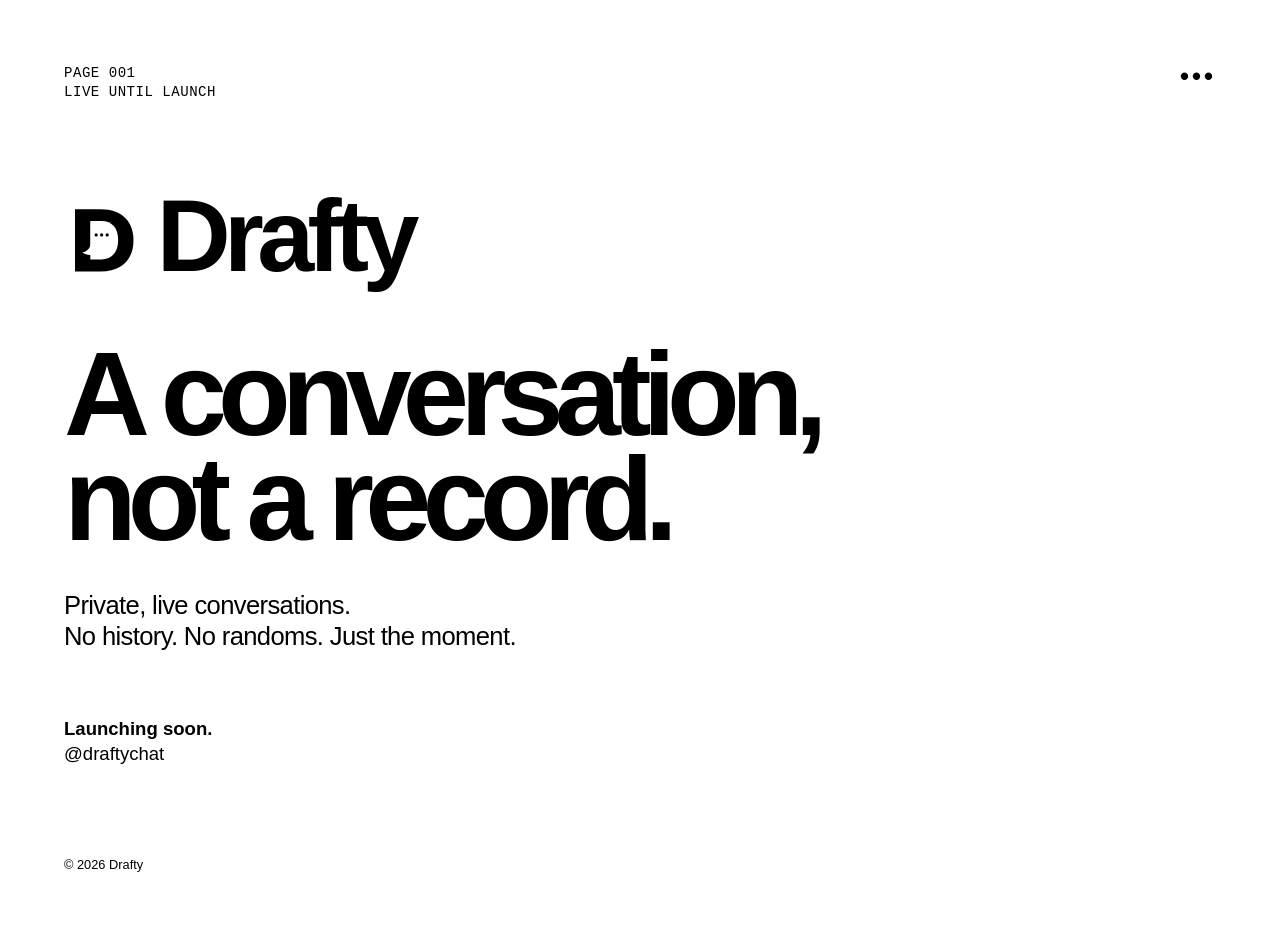
==== index.html @ b9662be2 "Add files via upload" ====
<!doctype html>
<html lang="en">
<head>
  <meta charset="utf-8">
  <meta name="viewport" content="width=device-width, initial-scale=1">
  <title>Drafty — A conversation, not a record.</title>
  <meta name="description" content="Drafty. Private, live conversations. No history. No randoms. Just the moment.">
  <meta property="og:title" content="Drafty">
  <meta property="og:description" content="A conversation, not a record.">
  <meta property="og:type" content="website">
  <meta property="og:url" content="https://draft-chat.com/">
  <link rel="stylesheet" href="styles.css">
</head>
<body>
  <main class="page">
    <header class="top">
      <div class="meta">
        <div>PAGE 001</div>
        <div>LIVE UNTIL LAUNCH</div>
      </div>
      <div class="dots" aria-label="Drafty">•••</div>
    </header>

    <section class="brand">
      <div class="brand-lockup" aria-label="Drafty logo">
        <svg class="logo-icon" viewBox="0 0 210 210" role="img" aria-hidden="true">
          <path d="M30 20 H100 C160 20 190 55 190 105 C190 155 160 190 100 190 H30 Z" fill="#000"/>
          <path d="M72 52 H102 C132 52 148 72 148 104 C148 136 132 157 102 157 H72 Z" fill="#fff"/>
          <path d="M73 57 H109 C125 57 133 66 133 82 V101 C133 126 116 145 83 146 C70 146 58 143 50 138 C63 136 71 127 73 115 Z" fill="#fff"/>
          <g class="eyes">
            <ellipse class="eye eye-1" cx="88" cy="90" rx="4.4" ry="4.4" fill="#000"/>
            <ellipse class="eye eye-2" cx="103" cy="90" rx="4.4" ry="4.4" fill="#000"/>
            <ellipse class="eye eye-3" cx="118" cy="90" rx="4.4" ry="4.4" fill="#000"/>
          </g>
        </svg>
        <div class="wordmark">Drafty</div>
      </div>
    </section>

    <section class="hero">
      <h1>A conversation,<br>not a record.</h1>
      <p class="sub">
        Private, live conversations.<br>
        No history. No randoms. Just the moment.
      </p>
      <div class="launch">
        <strong>Launching soon.</strong><br>
        <a href="https://www.instagram.com/draftychat/" rel="noopener">@draftychat</a>
      </div>
    </section>

    <footer>
      <span>© 2026 Drafty</span>
    </footer>
  </main>
</body>
</html>
---- styles.css ----
*{box-sizing:border-box}
html,body{margin:0;min-height:100%;background:#fff;color:#000}
body{
  font-family:"Helvetica Neue",Helvetica,Arial,sans-serif;
  -webkit-font-smoothing:antialiased;
  text-rendering:optimizeLegibility;
}
.page{
  min-height:100svh;
  padding:clamp(28px,5vw,78px);
  display:grid;
  grid-template-rows:auto auto 1fr auto;
  gap:0;
}
.top{
  display:flex;
  justify-content:space-between;
  align-items:flex-start;
}
.meta{
  font-family:"PT Mono","Andale Mono",monospace;
  font-size:clamp(11px,1.1vw,16px);
  line-height:1.35;
  letter-spacing:.035em;
}
.dots{
  font-family:Arial,sans-serif;
  font-weight:700;
  font-size:clamp(18px,2vw,28px);
  line-height:1;
  letter-spacing:.12em;
}
.brand{
  margin-top:clamp(68px,10vh,128px);
}
.brand-lockup{
  display:flex;
  align-items:flex-end;
  gap:clamp(12px,1.25vw,22px);
}
.logo-icon{
  width:clamp(62px,6vw,104px);
  height:auto;
  flex:0 0 auto;
}
.wordmark{
  display:inline-block;
  font-weight:800;
  font-size:clamp(56px,8vw,118px);
  letter-spacing:-.065em;
  line-height:.85;
}
.eye{
  transform-box:fill-box;
  transform-origin:center;
  animation:blink 9.6s infinite;
}
.eye-1{animation-delay:.06s}
.eye-2{animation-delay:.1s}
.eye-3{animation-delay:.14s}
.hero{
  align-self:center;
  padding:clamp(44px,7vh,90px) 0;
}
h1{
  margin:0;
  max-width:1100px;
  font-size:clamp(58px,9.3vw,150px);
  line-height:.88;
  letter-spacing:-.075em;
  font-weight:800;
}
.sub{
  margin:clamp(26px,3vw,42px) 0 0;
  font-size:clamp(18px,2vw,31px);
  line-height:1.22;
  letter-spacing:-.025em;
}
.launch{
  margin-top:clamp(38px,5vw,66px);
  font-size:clamp(15px,1.45vw,22px);
  line-height:1.35;
}
.launch a{
  color:#000;
  text-decoration:none;
}
.launch a:hover{text-decoration:underline}
footer{
  font-size:clamp(11px,1vw,15px);
  padding-top:28px;
}
@keyframes blink{
  0%, 27%, 29%, 71%, 73%, 74%, 76%, 100%{transform:scaleY(1)}
  28%, 72%, 75%{transform:scaleY(.12)}
}
@media (prefers-reduced-motion: reduce){
  .eye{animation:none}
}
@media (max-width:700px){
  .page{
    padding:28px 24px 26px;
  }
  .brand{
    margin-top:68px;
  }
  .brand-lockup{
    gap:12px;
    align-items:flex-end;
  }
  .logo-icon{
    width:60px;
  }
  .hero{
    align-self:start;
    padding-top:76px;
  }
  h1{
    font-size:clamp(54px,17vw,88px);
    line-height:.9;
  }
  .sub{
    font-size:19px;
  }
}
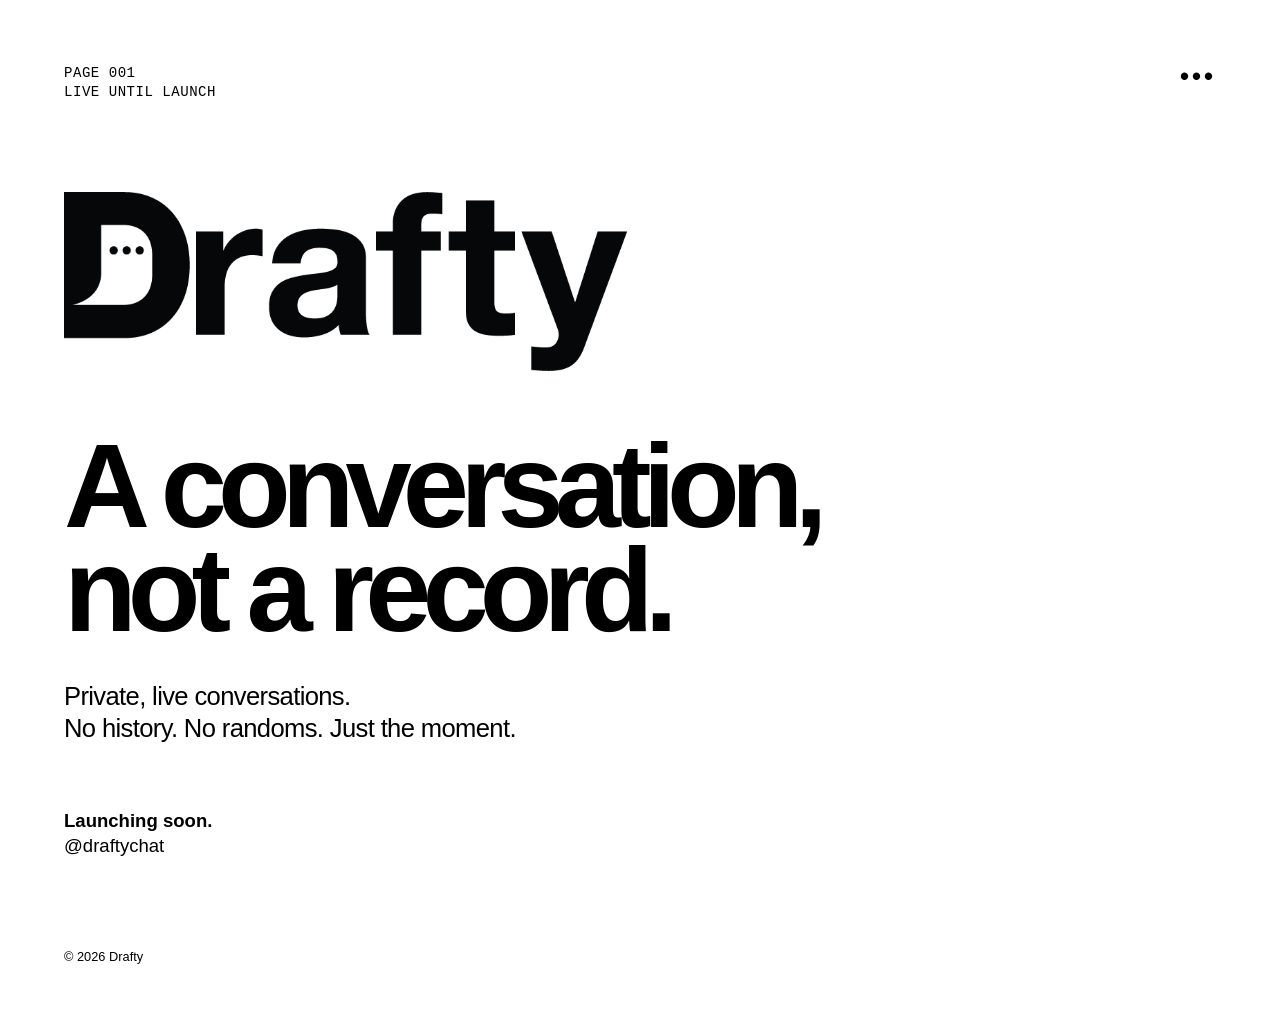
==== commit 717d4dc8: "Add files via upload" ====
--- a/index.html
+++ b/index.html
@@ -21,20 +21,8 @@
       <div class="dots" aria-label="Drafty">•••</div>
     </header>
 
-    <section class="brand">
-      <div class="brand-lockup" aria-label="Drafty logo">
-        <svg class="logo-icon" viewBox="0 0 210 210" role="img" aria-hidden="true">
-          <path d="M30 20 H100 C160 20 190 55 190 105 C190 155 160 190 100 190 H30 Z" fill="#000"/>
-          <path d="M72 52 H102 C132 52 148 72 148 104 C148 136 132 157 102 157 H72 Z" fill="#fff"/>
-          <path d="M73 57 H109 C125 57 133 66 133 82 V101 C133 126 116 145 83 146 C70 146 58 143 50 138 C63 136 71 127 73 115 Z" fill="#fff"/>
-          <g class="eyes">
-            <ellipse class="eye eye-1" cx="88" cy="90" rx="4.4" ry="4.4" fill="#000"/>
-            <ellipse class="eye eye-2" cx="103" cy="90" rx="4.4" ry="4.4" fill="#000"/>
-            <ellipse class="eye eye-3" cx="118" cy="90" rx="4.4" ry="4.4" fill="#000"/>
-          </g>
-        </svg>
-        <div class="wordmark">Drafty</div>
-      </div>
+    <section class="brand" aria-label="Drafty logo">
+      <img src="drafty-logo.png?v=3" alt="Drafty" class="logo-full">
     </section>
 
     <section class="hero">
--- a/styles.css
+++ b/styles.css
@@ -33,31 +33,12 @@
 .brand{
   margin-top:clamp(68px,10vh,128px);
 }
-.brand-lockup{
-  display:flex;
-  align-items:flex-end;
-  gap:clamp(12px,1.25vw,22px);
+.logo-full{
+  display:block;
+  width:clamp(260px,44vw,720px);
+  max-width:100%;
+  height:auto;
 }
-.logo-icon{
-  width:clamp(62px,6vw,104px);
-  height:auto;
-  flex:0 0 auto;
-}
-.wordmark{
-  display:inline-block;
-  font-weight:800;
-  font-size:clamp(56px,8vw,118px);
-  letter-spacing:-.065em;
-  line-height:.85;
-}
-.eye{
-  transform-box:fill-box;
-  transform-origin:center;
-  animation:blink 9.6s infinite;
-}
-.eye-1{animation-delay:.06s}
-.eye-2{animation-delay:.1s}
-.eye-3{animation-delay:.14s}
 .hero{
   align-self:center;
   padding:clamp(44px,7vh,90px) 0;
@@ -90,36 +71,11 @@
   font-size:clamp(11px,1vw,15px);
   padding-top:28px;
 }
-@keyframes blink{
-  0%, 27%, 29%, 71%, 73%, 74%, 76%, 100%{transform:scaleY(1)}
-  28%, 72%, 75%{transform:scaleY(.12)}
+@media (max-width:700px){
+  .page{padding:28px 24px 26px;}
+  .brand{margin-top:68px;}
+  .logo-full{width:min(82vw,460px);}
+  .hero{align-self:start;padding-top:76px;}
+  h1{font-size:clamp(54px,17vw,88px);line-height:.9;}
+  .sub{font-size:19px;}
 }
-@media (prefers-reduced-motion: reduce){
-  .eye{animation:none}
-}
-@media (max-width:700px){
-  .page{
-    padding:28px 24px 26px;
-  }
-  .brand{
-    margin-top:68px;
-  }
-  .brand-lockup{
-    gap:12px;
-    align-items:flex-end;
-  }
-  .logo-icon{
-    width:60px;
-  }
-  .hero{
-    align-self:start;
-    padding-top:76px;
-  }
-  h1{
-    font-size:clamp(54px,17vw,88px);
-    line-height:.9;
-  }
-  .sub{
-    font-size:19px;
-  }
-}
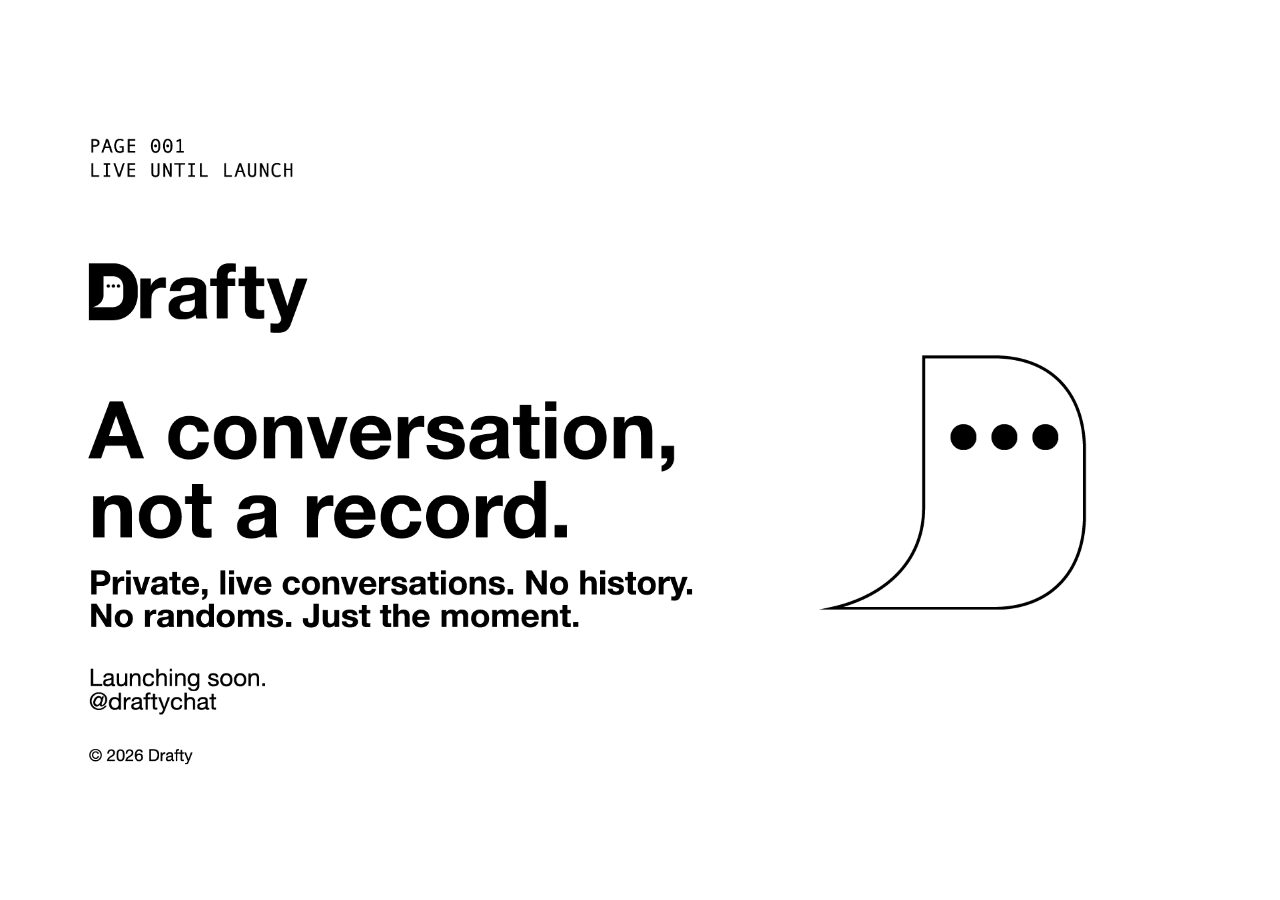
==== commit 7e52b642: "Add files via upload" ====
--- a/index.html
+++ b/index.html
@@ -2,44 +2,86 @@
 <html lang="en">
 <head>
   <meta charset="utf-8">
-  <meta name="viewport" content="width=device-width, initial-scale=1">
+  <meta name="viewport" content="width=device-width, initial-scale=1, viewport-fit=cover">
   <title>Drafty — A conversation, not a record.</title>
   <meta name="description" content="Drafty. Private, live conversations. No history. No randoms. Just the moment.">
   <meta property="og:title" content="Drafty">
   <meta property="og:description" content="A conversation, not a record.">
   <meta property="og:type" content="website">
   <meta property="og:url" content="https://draft-chat.com/">
-  <link rel="stylesheet" href="styles.css">
+  <style>
+    html, body {
+      margin: 0;
+      width: 100%;
+      min-height: 100%;
+      background: #fff;
+      overflow: hidden;
+    }
+
+    #viewport {
+      position: relative;
+      width: 100vw;
+      height: 100svh;
+      overflow: hidden;
+      background: #fff;
+    }
+
+    #stage {
+      position: absolute;
+      left: 0;
+      top: 0;
+      width: 1440px;
+      height: 900px;
+      transform-origin: 0 0;
+      background: #fff;
+    }
+
+    #drafty-page {
+      display: block;
+      width: 1440px;
+      height: 900px;
+      border: 0;
+      background: #fff;
+    }
+
+    @media (prefers-reduced-motion: reduce) {
+      * { scroll-behavior: auto !important; }
+    }
+  </style>
 </head>
 <body>
-  <main class="page">
-    <header class="top">
-      <div class="meta">
-        <div>PAGE 001</div>
-        <div>LIVE UNTIL LAUNCH</div>
-      </div>
-      <div class="dots" aria-label="Drafty">•••</div>
-    </header>
+  <div id="viewport">
+    <div id="stage">
+      <iframe
+        id="drafty-page"
+        src="publication-web-resources/html/publication.html"
+        title="Drafty coming soon">
+      </iframe>
+    </div>
+  </div>
 
-    <section class="brand" aria-label="Drafty logo">
-      <img src="drafty-logo.png?v=3" alt="Drafty" class="logo-full">
-    </section>
+  <script>
+    (function () {
+      const DESIGN_W = 1440;
+      const DESIGN_H = 900;
+      const stage = document.getElementById('stage');
 
-    <section class="hero">
-      <h1>A conversation,<br>not a record.</h1>
-      <p class="sub">
-        Private, live conversations.<br>
-        No history. No randoms. Just the moment.
-      </p>
-      <div class="launch">
-        <strong>Launching soon.</strong><br>
-        <a href="https://www.instagram.com/draftychat/" rel="noopener">@draftychat</a>
-      </div>
-    </section>
+      function fitPage() {
+        const vw = window.innerWidth;
+        const vh = window.innerHeight;
 
-    <footer>
-      <span>© 2026 Drafty</span>
-    </footer>
-  </main>
+        // Preserve the exact InDesign composition and fit it completely on screen.
+        const scale = Math.min(vw / DESIGN_W, vh / DESIGN_H);
+
+        stage.style.transform = `scale(${scale})`;
+        stage.style.left = Math.max(0, (vw - DESIGN_W * scale) / 2) + 'px';
+        stage.style.top = Math.max(0, (vh - DESIGN_H * scale) / 2) + 'px';
+      }
+
+      window.addEventListener('resize', fitPage, { passive: true });
+      window.addEventListener('orientationchange', fitPage, { passive: true });
+      fitPage();
+    })();
+  </script>
 </body>
 </html>
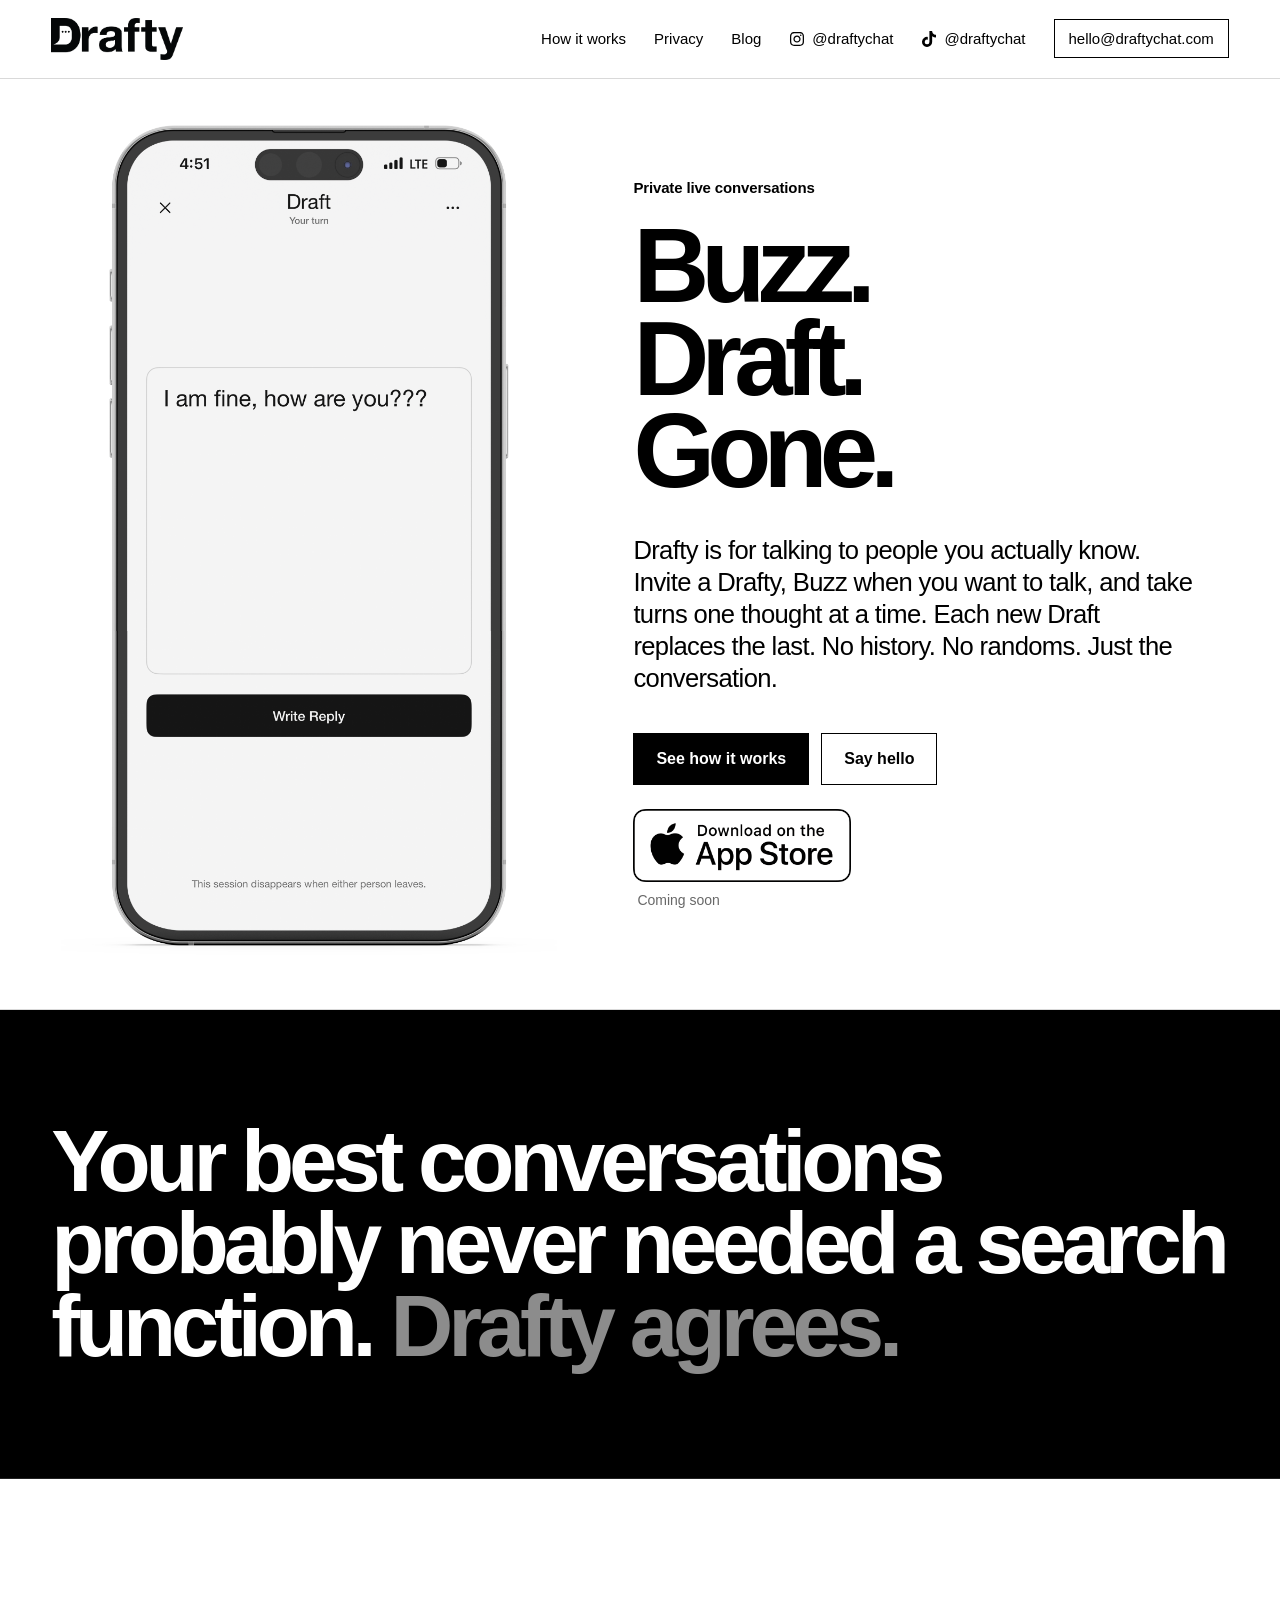
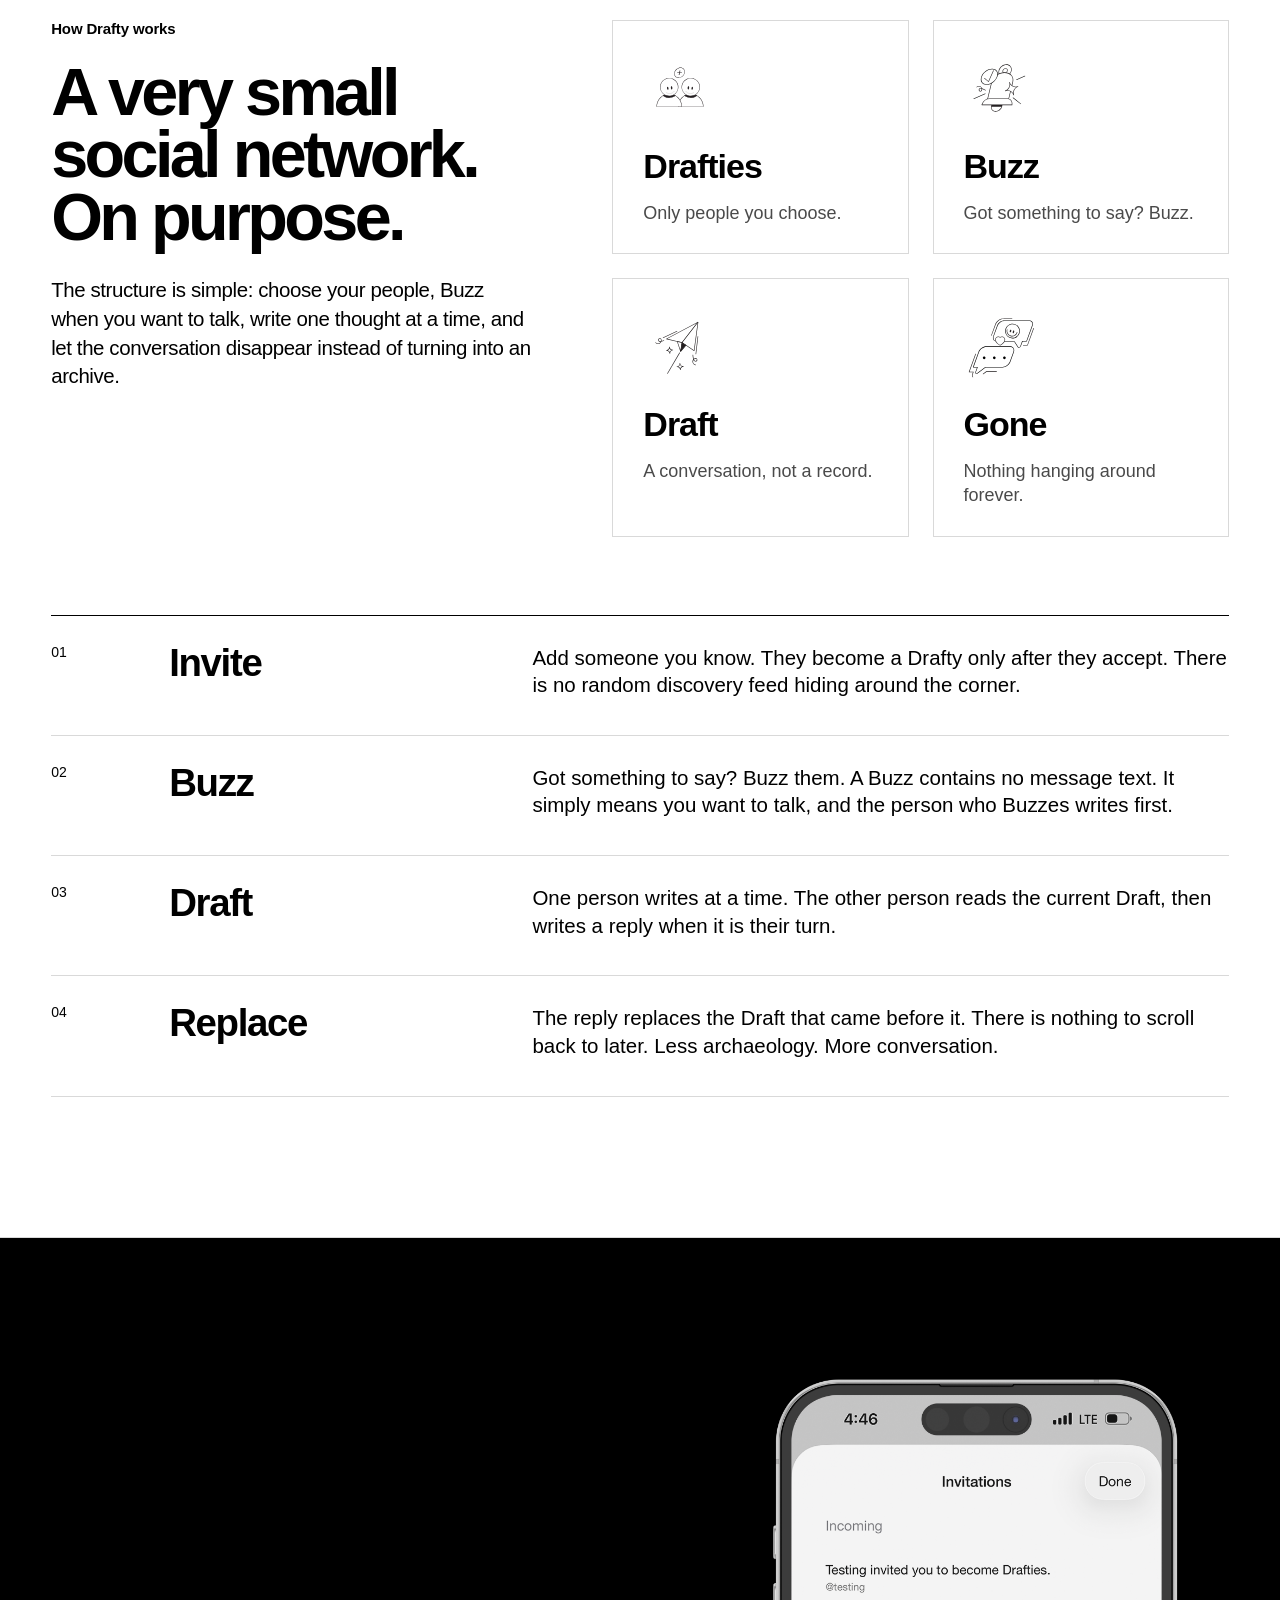
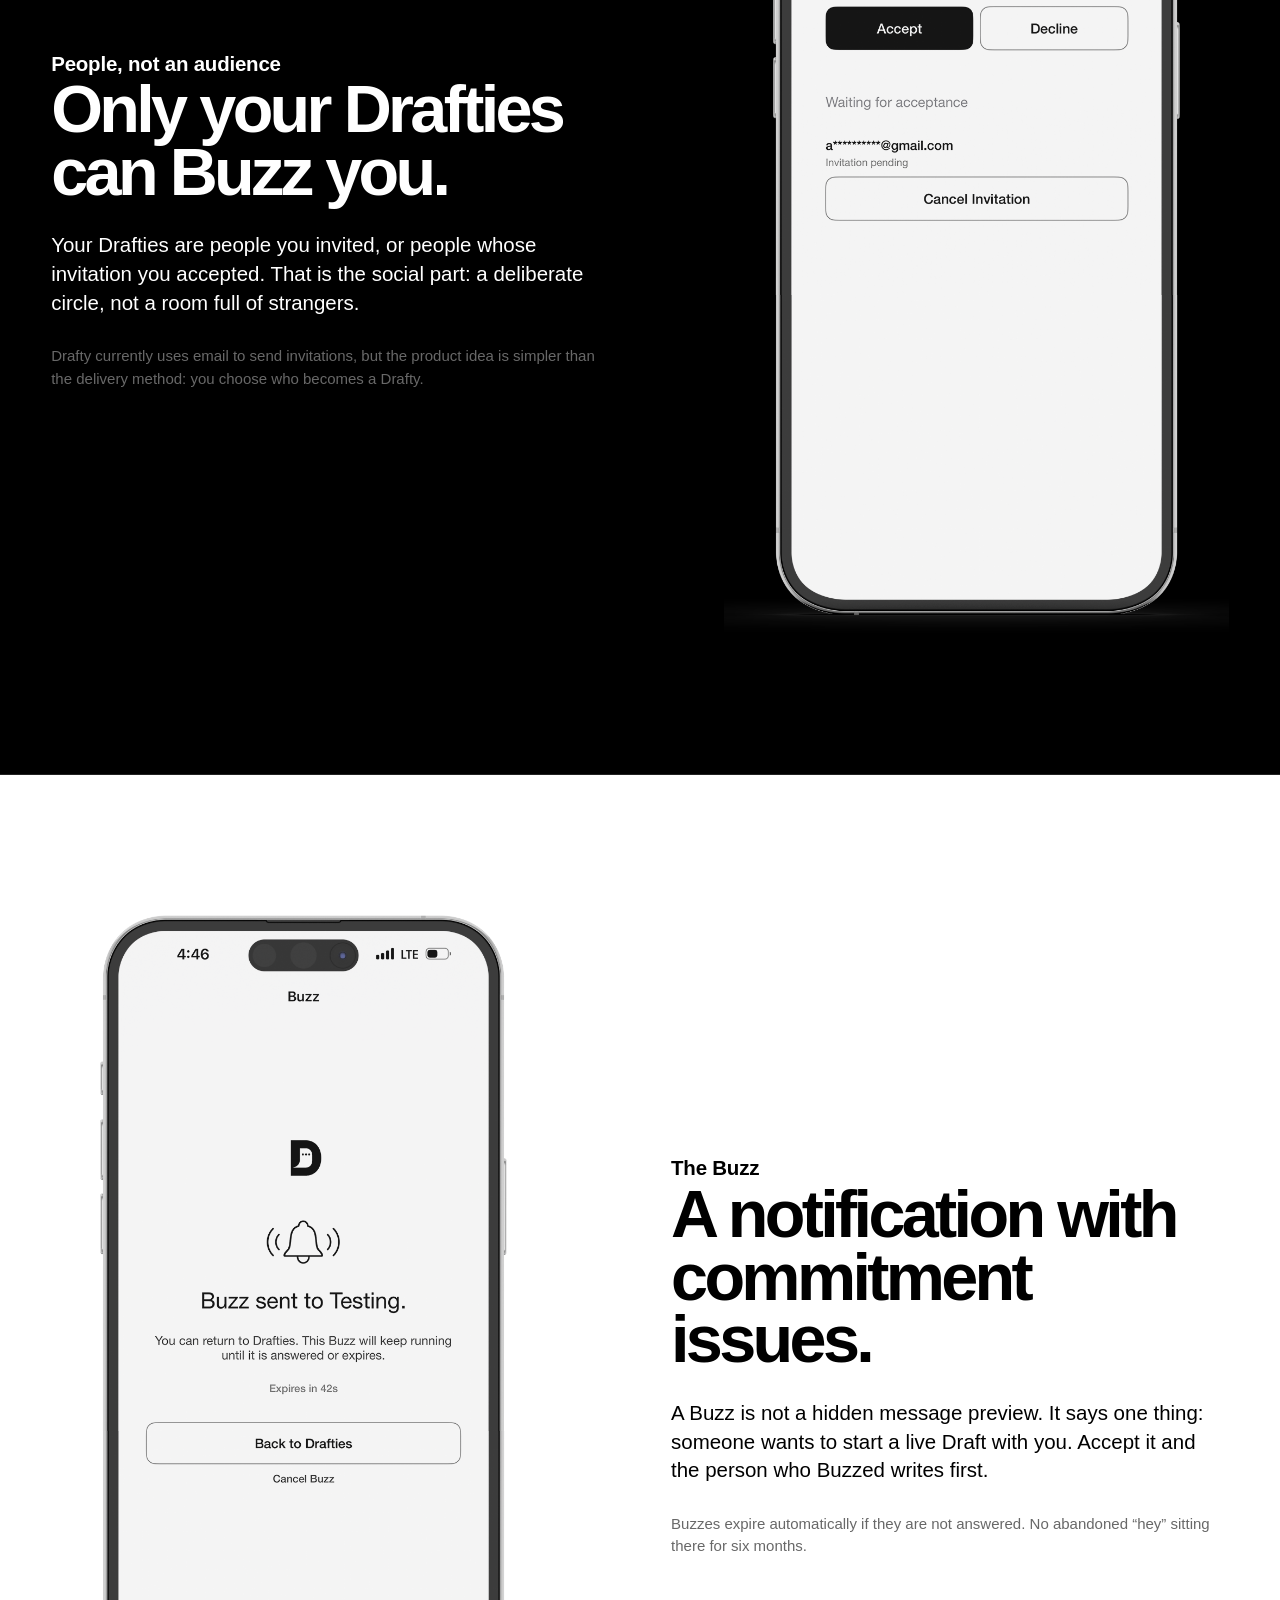
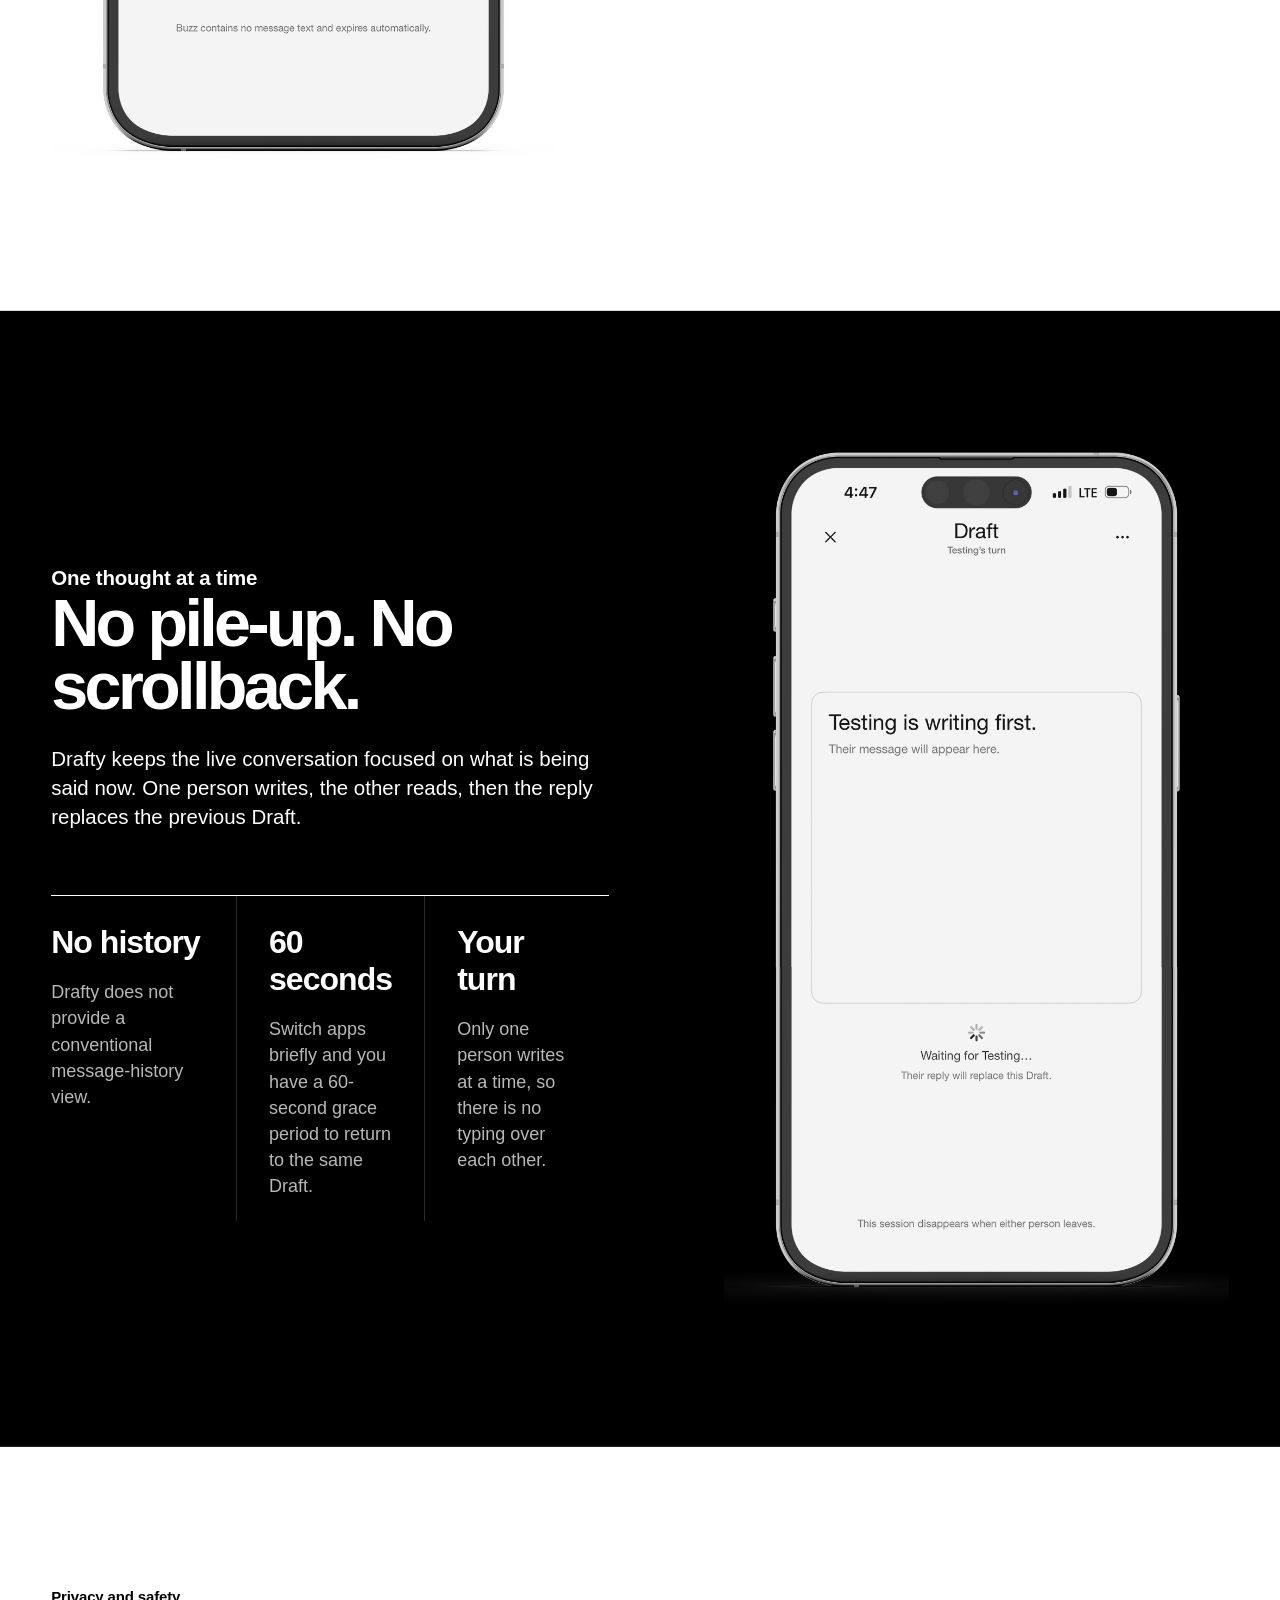
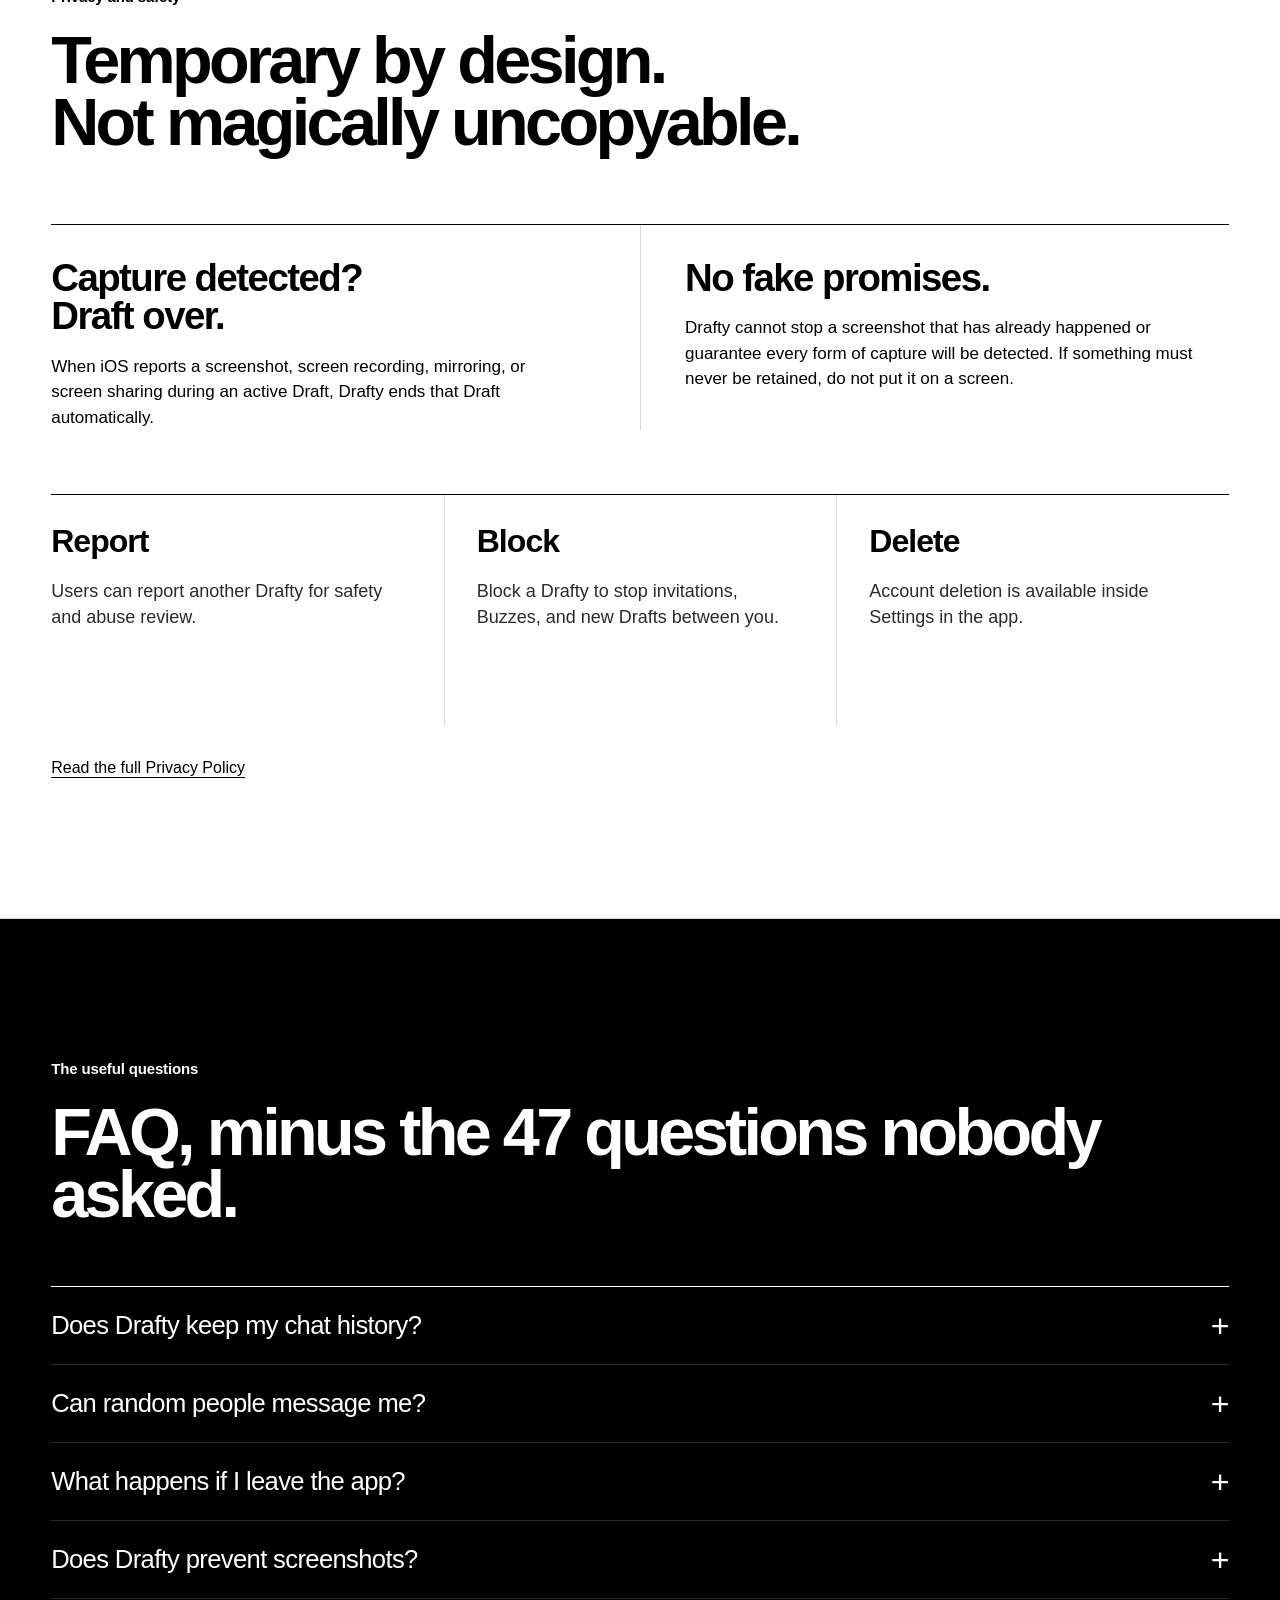
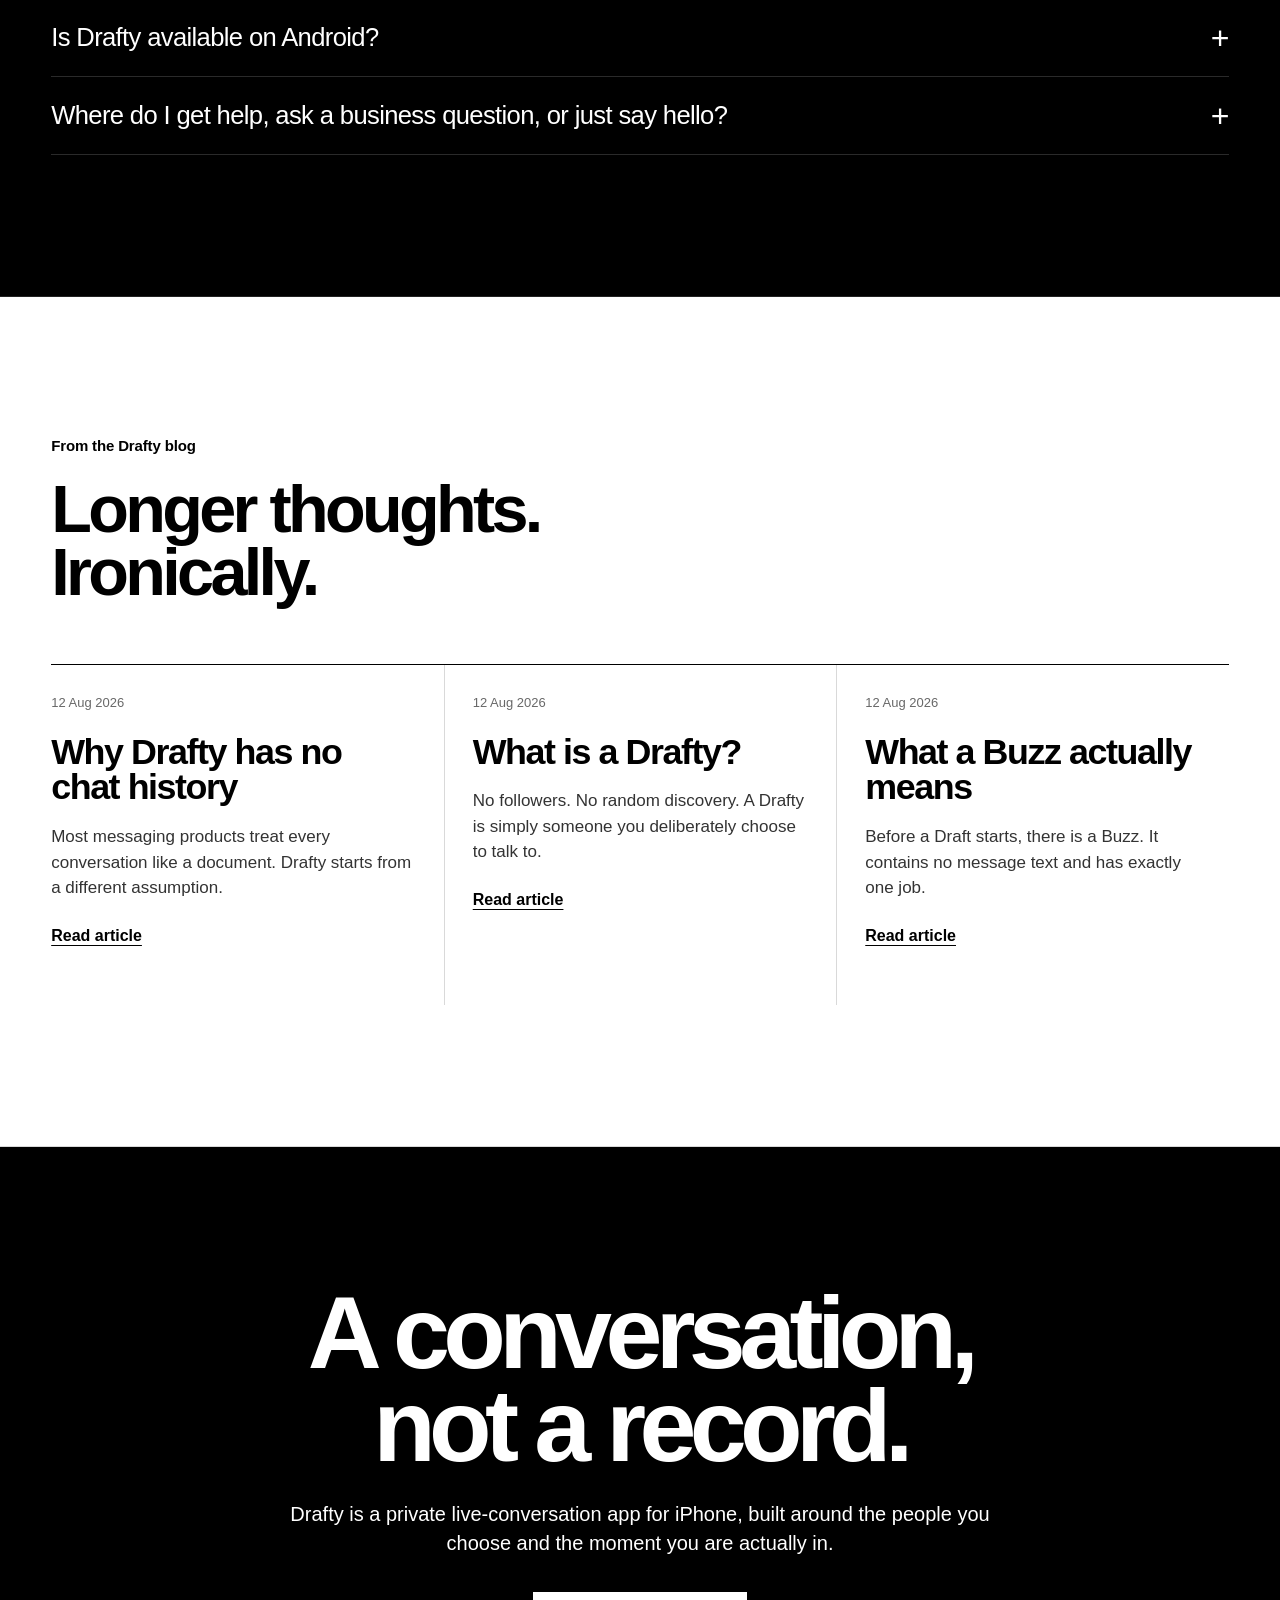
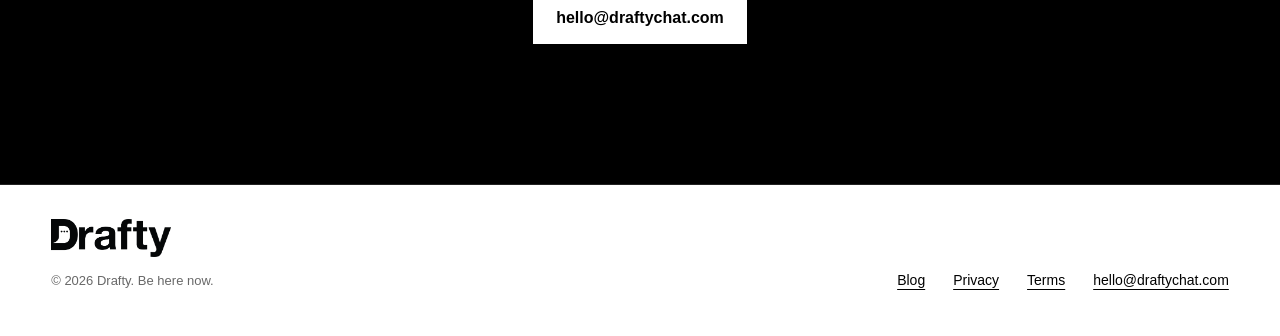
==== commit 06b5709d: "Add files via upload" ====
--- a/index.html
+++ b/index.html
@@ -2,86 +2,301 @@
 <html lang="en">
 <head>
   <meta charset="utf-8">
-  <meta name="viewport" content="width=device-width, initial-scale=1, viewport-fit=cover">
-  <title>Drafty — A conversation, not a record.</title>
-  <meta name="description" content="Drafty. Private, live conversations. No history. No randoms. Just the moment.">
-  <meta property="og:title" content="Drafty">
-  <meta property="og:description" content="A conversation, not a record.">
+  <meta name="viewport" content="width=device-width,initial-scale=1">
+  <title>Drafty — Private live conversations. No chat history.</title>
+  <meta name="description" content="Drafty is a private live conversation app for people you choose. Buzz someone, take turns one thought at a time, and leave no chat history to scroll back through.">
+  <link rel="canonical" href="https://draftychat.com/">
+  <meta name="theme-color" content="#ffffff">
   <meta property="og:type" content="website">
-  <meta property="og:url" content="https://draft-chat.com/">
-  <style>
-    html, body {
-      margin: 0;
-      width: 100%;
-      min-height: 100%;
-      background: #fff;
-      overflow: hidden;
-    }
-
-    #viewport {
-      position: relative;
-      width: 100vw;
-      height: 100svh;
-      overflow: hidden;
-      background: #fff;
-    }
-
-    #stage {
-      position: absolute;
-      left: 0;
-      top: 0;
-      width: 1440px;
-      height: 900px;
-      transform-origin: 0 0;
-      background: #fff;
-    }
-
-    #drafty-page {
-      display: block;
-      width: 1440px;
-      height: 900px;
-      border: 0;
-      background: #fff;
-    }
-
-    @media (prefers-reduced-motion: reduce) {
-      * { scroll-behavior: auto !important; }
-    }
-  </style>
+  <meta property="og:title" content="Drafty — A conversation, not a record.">
+  <meta property="og:description" content="Private live conversations with people you choose. Buzz. Draft. Gone.">
+  <meta property="og:url" content="https://draftychat.com/">
+  <meta property="og:image" content="https://draftychat.com/assets/og.png">
+  <meta name="twitter:card" content="summary_large_image">
+  <link rel="icon" href="assets/favicon-32.png" sizes="32x32">
+  <link rel="apple-touch-icon" href="assets/apple-touch-icon.png">
+  <link rel="manifest" href="site.webmanifest">
+  <link rel="stylesheet" href="styles.css">
+  <script type="application/ld+json">
+  {"@context":"https://schema.org","@type":"SoftwareApplication","name":"Drafty","applicationCategory":"SocialNetworkingApplication","operatingSystem":"iOS","description":"A private live conversation app for people you choose. One person writes at a time, each new Draft replaces the previous one, and there is no conventional chat history.","url":"https://draftychat.com/","email":"hello@draftychat.com"}
+  </script>
 </head>
 <body>
-  <div id="viewport">
-    <div id="stage">
-      <iframe
-        id="drafty-page"
-        src="publication-web-resources/html/publication.html"
-        title="Drafty coming soon">
-      </iframe>
+<a class="skip-link" href="#main">Skip to content</a>
+<header class="site-header">
+  <nav class="nav" aria-label="Primary navigation">
+    <a class="brand" href="index.html" aria-label="Drafty home"><img src="assets/drafty-logo.png" alt="Drafty"></a>
+    <button class="menu-button" aria-expanded="false" aria-controls="nav-links">Menu</button>
+    <div class="nav-links" id="nav-links">
+      <a href="#how">How it works</a>
+      <a href="#privacy">Privacy</a>
+      <a href="blog/index.html">Blog</a>
+      <a class="social-link" href="https://www.instagram.com/draftychat/" target="_blank" rel="noopener noreferrer" aria-label="Drafty on Instagram">
+        <img src="assets/instagram.svg" alt=""><span>@draftychat</span>
+      </a>
+      <a class="social-link" href="https://www.tiktok.com/@draftychat" target="_blank" rel="noopener noreferrer" aria-label="Drafty on TikTok">
+        <img src="assets/tiktok.svg" alt=""><span>@draftychat</span>
+      </a>
+      <a class="nav-contact" href="mailto:hello@draftychat.com">hello@draftychat.com</a>
+    </div>
+  </nav>
+</header>
+
+<main id="main">
+  <section class="hero">
+    <div class="container hero-grid refined-hero-grid">
+      <div class="hero-stage">
+        <img src="assets/reply-hero.png" alt="Drafty live Draft screen showing a message and the Write Reply button" width="1536" height="2048" fetchpriority="high">
+      </div>
+      <div>
+        <p class="eyebrow">Private live conversations</p>
+        <h1>Buzz.<br>Draft.<br>Gone.</h1>
+        <p class="hero-copy">Drafty is for talking to people you actually know. Invite a Drafty, Buzz when you want to talk, and take turns one thought at a time. Each new Draft replaces the last. No history. No randoms. Just the conversation.</p>
+        <div class="hero-actions">
+          <a class="btn btn-primary" href="#how">See how it works</a>
+          <a class="btn btn-secondary" href="mailto:hello@draftychat.com">Say hello</a>
+        </div>
+        <div class="app-store-badge-block" aria-label="Drafty App Store listing coming soon">
+          <img class="app-store-badge" src="assets/app-store-badge-custom.png" alt="Download on the App Store">
+          <span class="app-store-kicker">Coming soon</span>
+        </div>
+      </div>
+    </div>
+  </section>
+
+  <section class="section section-dark statement-section">
+    <div class="container section-inner">
+      <p class="statement">Your best conversations probably never needed a search function. <span class="muted">Drafty agrees.</span></p>
+    </div>
+  </section>
+
+  <section class="section" id="how">
+    <div class="container section-inner">
+      <div class="how-intro">
+        <div class="how-copy">
+          <p class="eyebrow">How Drafty works</p>
+          <h2 class="section-title">A very small social network.<br>On purpose.</h2>
+          <p class="how-lead">The structure is simple: choose your people, Buzz when you want to talk, write one thought at a time, and let the conversation disappear instead of turning into an archive.</p>
+        </div>
+        <div class="icon-strip icon-strip-opposite" aria-label="Drafty flow overview">
+          <div class="icon-card">
+            <img src="assets/icon-drafties.svg" alt="">
+            <strong>Drafties</strong>
+            <span>Only people you choose.</span>
+          </div>
+          <div class="icon-card">
+            <img src="assets/icon-buzz.svg" alt="">
+            <strong>Buzz</strong>
+            <span>Got something to say? Buzz.</span>
+          </div>
+          <div class="icon-card">
+            <img src="assets/icon-draft.svg" alt="">
+            <strong>Draft</strong>
+            <span>A conversation, not a record.</span>
+          </div>
+          <div class="icon-card">
+            <img src="assets/icon-start.svg" alt="">
+            <strong>Gone</strong>
+            <span>Nothing hanging around forever.</span>
+          </div>
+        </div>
+      </div>
+      <div class="steps">
+        <div class="step">
+          <div class="step-num">01</div>
+          <h3>Invite</h3>
+          <p>Add someone you know. They become a Drafty only after they accept. There is no random discovery feed hiding around the corner.</p>
+        </div>
+        <div class="step">
+          <div class="step-num">02</div>
+          <h3>Buzz</h3>
+          <p>Got something to say? Buzz them. A Buzz contains no message text. It simply means you want to talk, and the person who Buzzes writes first.</p>
+        </div>
+        <div class="step">
+          <div class="step-num">03</div>
+          <h3>Draft</h3>
+          <p>One person writes at a time. The other person reads the current Draft, then writes a reply when it is their turn.</p>
+        </div>
+        <div class="step">
+          <div class="step-num">04</div>
+          <h3>Replace</h3>
+          <p>The reply replaces the Draft that came before it. There is nothing to scroll back to later. Less archaeology. More conversation.</p>
+        </div>
+      </div>
+    </div>
+  </section>
+
+  <section class="section section-dark">
+    <div class="container section-inner two-col feature-split feature-reverse">
+      <div class="copy">
+        <p class="eyebrow">People, not an audience</p>
+        <h2>Only your Drafties can Buzz you.</h2>
+        <p>Your Drafties are people you invited, or people whose invitation you accepted. That is the social part: a deliberate circle, not a room full of strangers.</p>
+        <p class="aside">Drafty currently uses email to send invitations, but the product idea is simpler than the delivery method: you choose who becomes a Drafty.</p>
+      </div>
+      <div class="phone-art phone-art-xl">
+        <img src="assets/invite-framed.png" alt="Drafty invitations screen showing an incoming invitation and a pending invitation" loading="lazy">
+      </div>
+    </div>
+  </section>
+
+  <section class="section">
+    <div class="container section-inner two-col feature-split">
+      <div class="phone-art phone-art-xl">
+        <img src="assets/buzz-framed.png" alt="Drafty Buzz screen showing a Buzz sent to another Drafty" loading="lazy">
+      </div>
+      <div class="copy">
+        <p class="eyebrow">The Buzz</p>
+        <h2>A notification with commitment issues.</h2>
+        <p>A Buzz is not a hidden message preview. It says one thing: someone wants to start a live Draft with you. Accept it and the person who Buzzed writes first.</p>
+        <p class="aside">Buzzes expire automatically if they are not answered. No abandoned “hey” sitting there for six months.</p>
+      </div>
+    </div>
+  </section>
+
+  <section class="section section-dark">
+    <div class="container section-inner two-col feature-split feature-reverse">
+      <div class="copy">
+        <p class="eyebrow">One thought at a time</p>
+        <h2>No pile-up. No scrollback.</h2>
+        <p>Drafty keeps the live conversation focused on what is being said now. One person writes, the other reads, then the reply replaces the previous Draft.</p>
+        <div class="feature-band">
+          <div class="feature-cell">
+            <h3>No history</h3>
+            <p>Drafty does not provide a conventional message-history view.</p>
+          </div>
+          <div class="feature-cell">
+            <h3>60 seconds</h3>
+            <p>Switch apps briefly and you have a 60-second grace period to return to the same Draft.</p>
+          </div>
+          <div class="feature-cell">
+            <h3>Your turn</h3>
+            <p>Only one person writes at a time, so there is no typing over each other.</p>
+          </div>
+        </div>
+      </div>
+      <div class="phone-art phone-art-xl">
+        <img src="assets/waiting-framed.png" alt="Drafty live session waiting for the other Drafty to write first" loading="lazy">
+      </div>
+    </div>
+  </section>
+
+  <section class="section" id="privacy">
+    <div class="container section-inner">
+      <p class="eyebrow">Privacy and safety</p>
+      <h2 class="section-title">Temporary by design.<br>Not magically uncopyable.</h2>
+      <div class="capture">
+        <div>
+          <strong>Capture detected?<br>Draft over.</strong>
+          <p>When iOS reports a screenshot, screen recording, mirroring, or screen sharing during an active Draft, Drafty ends that Draft automatically.</p>
+        </div>
+        <div>
+          <strong>No fake promises.</strong>
+          <p>Drafty cannot stop a screenshot that has already happened or guarantee every form of capture will be detected. If something must never be retained, do not put it on a screen.</p>
+        </div>
+      </div>
+      <div class="feature-band privacy-band">
+        <div class="feature-cell">
+          <h3>Report</h3>
+          <p>Users can report another Drafty for safety and abuse review.</p>
+        </div>
+        <div class="feature-cell">
+          <h3>Block</h3>
+          <p>Block a Drafty to stop invitations, Buzzes, and new Drafts between you.</p>
+        </div>
+        <div class="feature-cell">
+          <h3>Delete</h3>
+          <p>Account deletion is available inside Settings in the app.</p>
+        </div>
+      </div>
+      <div style="margin-top:34px"><a href="privacy/index.html">Read the full Privacy Policy</a></div>
+    </div>
+  </section>
+
+  <section class="section section-dark" id="faq">
+    <div class="container section-inner">
+      <p class="eyebrow">The useful questions</p>
+      <h2 class="section-title">FAQ, minus the 47 questions nobody asked.</h2>
+      <div class="faq">
+        <details>
+          <summary>Does Drafty keep my chat history?</summary>
+          <p>No conventional chat history is available in Drafty. Live Draft text is temporary and follows the active session lifecycle; each new contribution replaces what came before.</p>
+        </details>
+        <details>
+          <summary>Can random people message me?</summary>
+          <p>No. Drafty is built around accepted Drafty relationships. You invite someone, or accept their invitation, before you can Buzz each other.</p>
+        </details>
+        <details>
+          <summary>What happens if I leave the app?</summary>
+          <p>A brief app switch gets a 60-second grace period. Return within that time and the same Draft resumes. Stay away longer and the Draft ends.</p>
+        </details>
+        <details>
+          <summary>Does Drafty prevent screenshots?</summary>
+          <p>No app can make that promise. Drafty ends the active Draft when iOS reports a screenshot or active screen capture, but it cannot undo a capture that already happened or guarantee every capture method will be detected.</p>
+        </details>
+        <details>
+          <summary>Is Drafty available on Android?</summary>
+          <p>Drafty is built for iPhone. Android is not part of the current app.</p>
+        </details>
+        <details>
+          <summary>Where do I get help, ask a business question, or just say hello?</summary>
+          <p>Everything goes to one place: <a href="mailto:hello@draftychat.com">hello@draftychat.com</a>.</p>
+        </details>
+      </div>
+    </div>
+  </section>
+
+  <section class="section">
+    <div class="container section-inner">
+      <p class="eyebrow">From the Drafty blog</p>
+      <h2 class="section-title">Longer thoughts.<br>Ironically.</h2>
+      <div class="blog-grid">
+        <article class="blog-card">
+          <time datetime="2026-08-12">12 Aug 2026</time>
+          <h3>Why Drafty has no chat history</h3>
+          <p>Most messaging products treat every conversation like a document. Drafty starts from a different assumption.</p>
+          <a href="blog/why-drafty-has-no-chat-history/index.html">Read article</a>
+        </article>
+        <article class="blog-card">
+          <time datetime="2026-08-12">12 Aug 2026</time>
+          <h3>What is a Drafty?</h3>
+          <p>No followers. No random discovery. A Drafty is simply someone you deliberately choose to talk to.</p>
+          <a href="blog/what-is-a-drafty/index.html">Read article</a>
+        </article>
+        <article class="blog-card">
+          <time datetime="2026-08-12">12 Aug 2026</time>
+          <h3>What a Buzz actually means</h3>
+          <p>Before a Draft starts, there is a Buzz. It contains no message text and has exactly one job.</p>
+          <a href="blog/what-a-buzz-means/index.html">Read article</a>
+        </article>
+      </div>
+    </div>
+  </section>
+
+  <section class="section section-dark">
+    <div class="container section-inner cta">
+      <h2>A conversation,<br>not a record.</h2>
+      <p>Drafty is a private live-conversation app for iPhone, built around the people you choose and the moment you are actually in.</p>
+      <a class="btn btn-primary btn-invert" href="mailto:hello@draftychat.com">hello@draftychat.com</a>
+    </div>
+  </section>
+</main>
+
+<footer class="site-footer">
+  <div class="footer-grid">
+    <div class="footer-brand">
+      <a href="index.html"><img src="assets/drafty-logo.png" alt="Drafty"></a>
+      <p>© 2026 Drafty. Be here now.</p>
+    </div>
+    <div class="footer-links">
+      <a href="blog/index.html">Blog</a>
+      <a href="privacy/index.html">Privacy</a>
+      <a href="terms/index.html">Terms</a>
+      <a href="mailto:hello@draftychat.com">hello@draftychat.com</a>
     </div>
   </div>
-
-  <script>
-    (function () {
-      const DESIGN_W = 1440;
-      const DESIGN_H = 900;
-      const stage = document.getElementById('stage');
-
-      function fitPage() {
-        const vw = window.innerWidth;
-        const vh = window.innerHeight;
-
-        // Preserve the exact InDesign composition and fit it completely on screen.
-        const scale = Math.min(vw / DESIGN_W, vh / DESIGN_H);
-
-        stage.style.transform = `scale(${scale})`;
-        stage.style.left = Math.max(0, (vw - DESIGN_W * scale) / 2) + 'px';
-        stage.style.top = Math.max(0, (vh - DESIGN_H * scale) / 2) + 'px';
-      }
-
-      window.addEventListener('resize', fitPage, { passive: true });
-      window.addEventListener('orientationchange', fitPage, { passive: true });
-      fitPage();
-    })();
-  </script>
+</footer>
+
+<script src="script.js"></script>
 </body>
 </html>
--- a/styles.css
+++ b/styles.css
@@ -0,0 +1,652 @@
+:root {
+  --ink: #000;
+  --paper: #fff;
+  --muted: #686868;
+  --line: #d9d9d9;
+  --soft: #f3f3f3;
+  --max: 1440px;
+  --gutter: clamp(20px, 4vw, 64px);
+  --display: clamp(58px, 8.2vw, 138px);
+  --h2: clamp(42px, 5.2vw, 82px);
+  --h3: clamp(28px, 3vw, 44px);
+  --body-lg: clamp(20px, 2vw, 30px);
+}
+
+* { box-sizing: border-box; }
+html { scroll-behavior: smooth; }
+body {
+  margin: 0;
+  background: var(--paper);
+  color: var(--ink);
+  font-family: "Helvetica Neue", Helvetica, Arial, sans-serif;
+  -webkit-font-smoothing: antialiased;
+  text-rendering: optimizeLegibility;
+}
+img { max-width: 100%; display: block; }
+a { color: inherit; text-decoration-thickness: 1px; text-underline-offset: 4px; }
+button, input, textarea { font: inherit; }
+::selection { background: #000; color: #fff; }
+
+.skip-link {
+  position: absolute;
+  left: -9999px;
+  top: 0;
+}
+.skip-link:focus {
+  left: 16px;
+  top: 16px;
+  z-index: 999;
+  background: #000;
+  color: #fff;
+  padding: 12px 16px;
+}
+
+.site-header {
+  position: sticky;
+  top: 0;
+  z-index: 50;
+  background: rgba(255,255,255,.96);
+  border-bottom: 1px solid var(--line);
+  backdrop-filter: blur(10px);
+}
+.nav {
+  max-width: var(--max);
+  margin: 0 auto;
+  padding: 18px var(--gutter);
+  display: flex;
+  align-items: center;
+  justify-content: space-between;
+  gap: 28px;
+}
+.brand img { width: 132px; height: auto; }
+.nav-links { display: flex; align-items: center; gap: 28px; font-size: 15px; }
+.nav-links a { text-decoration: none; }
+.nav-links a:hover { text-decoration: underline; }
+.nav-contact {
+  border: 1px solid #000;
+  padding: 10px 14px;
+  text-decoration: none !important;
+}
+.nav-contact:hover { background: #000; color: #fff; }
+.menu-button { display: none; background: none; border: 0; padding: 8px 0 8px 16px; }
+
+.container { max-width: var(--max); margin: 0 auto; padding-left: var(--gutter); padding-right: var(--gutter); }
+.section { border-bottom: 1px solid var(--line); }
+.section-inner { padding-top: clamp(84px, 11vw, 170px); padding-bottom: clamp(84px, 11vw, 170px); }
+.eyebrow {
+  font-size: 13px;
+  text-transform: uppercase;
+  letter-spacing: .12em;
+  margin: 0 0 24px;
+}
+
+.section-dark {
+  background: #000;
+  color: #fff;
+  border-bottom-color: #222;
+}
+.section-dark .muted,
+.section-dark .aside,
+.section-dark .blog-card time,
+.section-dark .blog-card p,
+.section-dark details p,
+.section-dark .feature-cell p,
+.section-dark .capture p { color: #b8b8b8; }
+.section-dark a { color: #fff; }
+.section-dark .btn-primary { background: #fff; color: #000; border-color: #fff; }
+.section-dark .btn-secondary { background: transparent; color: #fff; border-color: #fff; }
+.section-dark .feature-band,
+.section-dark .steps,
+.section-dark .faq,
+.section-dark .capture { border-top-color: #fff; }
+.section-dark .step,
+.section-dark .blog-card + .blog-card,
+.section-dark .feature-cell + .feature-cell,
+.section-dark .capture > div + div,
+.section-dark details { border-color: #2a2a2a; }
+.section-dark summary::after { color: #fff; }
+
+.hero { border-bottom: 1px solid var(--line); }
+.hero-grid {
+  min-height: calc(100vh - 77px);
+  display: grid;
+  grid-template-columns: minmax(0, 1fr) minmax(420px, .92fr);
+  align-items: center;
+  gap: clamp(50px, 7vw, 110px);
+  padding-top: clamp(64px, 7vw, 110px);
+  padding-bottom: clamp(64px, 7vw, 110px);
+}
+.refined-hero-grid { grid-template-columns: minmax(0, .98fr) minmax(0, 1.02fr); }
+.hero-stage {
+  min-height: 760px;
+  display: grid;
+  align-items: end;
+  justify-items: start;
+  position: relative;
+}
+.hero-stage img {
+  width: min(100%, 760px);
+  margin-left: clamp(-30px, -2vw, 0px);
+}
+.large-note {
+  position: absolute;
+  right: 0;
+  bottom: 9%;
+  font-size: clamp(26px, 2.3vw, 38px);
+  line-height: 1.15;
+  letter-spacing: -.03em;
+  max-width: 260px;
+}
+.hero h1 {
+  margin: 0;
+  font-size: var(--display);
+  line-height: .88;
+  letter-spacing: -.075em;
+  font-weight: 700;
+  max-width: 880px;
+}
+.hero-copy {
+  margin: 38px 0 0;
+  font-size: var(--body-lg);
+  line-height: 1.25;
+  max-width: 780px;
+  letter-spacing: -.025em;
+}
+.hero-actions { margin-top: 38px; display: flex; flex-wrap: wrap; gap: 12px; }
+.btn {
+  display: inline-flex;
+  align-items: center;
+  justify-content: center;
+  min-height: 52px;
+  padding: 0 22px;
+  border: 1px solid #000;
+  text-decoration: none;
+  font-weight: 600;
+}
+.btn-primary { background: #000; color: #fff; }
+.btn-secondary { background: #fff; color: #000; }
+.btn:hover { opacity: .76; }
+
+.statement-section .section-inner { padding-top: clamp(70px, 9vw, 110px); padding-bottom: clamp(70px, 9vw, 110px); }
+.statement {
+  font-size: clamp(44px, 6.8vw, 104px);
+  line-height: .95;
+  letter-spacing: -.06em;
+  font-weight: 700;
+  max-width: 1180px;
+  margin: 0;
+}
+.statement .muted { color: #8c8c8c; }
+
+.copy h2, .section-title {
+  font-size: var(--h2);
+  line-height: .94;
+  letter-spacing: -.055em;
+  margin: 0;
+}
+.copy p {
+  margin: 28px 0 0;
+  font-size: clamp(19px, 1.6vw, 25px);
+  line-height: 1.4;
+  max-width: 680px;
+}
+.copy .aside {
+  margin-top: 28px;
+  font-size: 15px;
+  line-height: 1.5;
+  color: var(--muted);
+  max-width: 560px;
+}
+
+.icon-strip {
+  margin-top: 56px;
+  display: grid;
+  grid-template-columns: repeat(4, 1fr);
+  gap: 22px;
+}
+.icon-card {
+  padding: 22px 20px 24px;
+  border: 1px solid var(--line);
+  background: #fff;
+  min-height: 232px;
+}
+.icon-card img { width: 88px; height: 88px; object-fit: contain; }
+.icon-card strong {
+  display: block;
+  margin-top: 22px;
+  font-size: 22px;
+  letter-spacing: -.03em;
+}
+.icon-card span {
+  display: block;
+  margin-top: 10px;
+  font-size: 16px;
+  line-height: 1.45;
+  color: #4a4a4a;
+}
+
+.steps { margin-top: 70px; border-top: 1px solid #000; }
+.step {
+  display: grid;
+  grid-template-columns: 90px minmax(180px, .65fr) minmax(0, 1.35fr);
+  gap: 28px;
+  padding: 28px 0 36px;
+  border-bottom: 1px solid var(--line);
+  align-items: start;
+}
+.step-num { font-size: 14px; }
+.step h3 { margin: 0; font-size: var(--h3); letter-spacing: -.035em; line-height: 1; }
+.step p { margin: 0; font-size: clamp(18px, 1.6vw, 24px); line-height: 1.35; max-width: 790px; }
+
+.two-col {
+  display: grid;
+  grid-template-columns: minmax(0, 1fr) minmax(0, 1fr);
+  gap: clamp(50px, 9vw, 150px);
+  align-items: center;
+}
+.feature-split { grid-template-columns: minmax(0, .95fr) minmax(0, 1.05fr); }
+.feature-reverse { grid-template-columns: minmax(0, 1.05fr) minmax(0, .95fr); }
+.phone-art { display: grid; place-items: center; }
+.phone-art img { width: min(100%, 760px); }
+.phone-art-xl img { width: min(100%, 860px); }
+
+.feature-band { display: grid; grid-template-columns: repeat(3, 1fr); border-top: 1px solid #000; margin-top: 64px; }
+.feature-cell { padding: 28px 32px 22px 0; min-height: 230px; }
+.feature-cell + .feature-cell { border-left: 1px solid var(--line); padding-left: 32px; }
+.feature-cell h3 { margin: 0; font-size: clamp(26px, 2.5vw, 38px); letter-spacing: -.03em; }
+.feature-cell p { margin: 18px 0 0; font-size: 18px; line-height: 1.45; color: #2b2b2b; }
+
+.capture {
+  border-top: 1px solid #000;
+  display: grid;
+  grid-template-columns: 1fr 1fr;
+  margin-top: 70px;
+}
+.capture > div { padding: 34px 0 0; }
+.capture > div + div { border-left: 1px solid var(--line); padding-left: 44px; }
+.capture strong { display: block; font-size: clamp(29px, 3vw, 50px); line-height: 1; letter-spacing: -.04em; }
+.capture p { font-size: 17px; line-height: 1.5; max-width: 520px; margin: 18px 0 0; }
+
+.faq { margin-top: 60px; border-top: 1px solid #000; }
+details { border-bottom: 1px solid var(--line); }
+summary {
+  list-style: none;
+  cursor: pointer;
+  padding: 24px 54px 24px 0;
+  position: relative;
+  font-size: clamp(21px, 2vw, 30px);
+  letter-spacing: -.025em;
+}
+summary::-webkit-details-marker { display: none; }
+summary::after { content: "+"; position: absolute; right: 0; top: 21px; font-size: 32px; font-weight: 300; }
+details[open] summary::after { content: "–"; }
+details p { margin: 0; padding: 0 0 28px; max-width: 840px; color: #333; font-size: 18px; line-height: 1.55; }
+
+.blog-grid {
+  margin-top: 60px;
+  border-top: 1px solid #000;
+  display: grid;
+  grid-template-columns: repeat(3, 1fr);
+}
+.blog-card { padding: 28px 28px 60px 0; }
+.blog-card + .blog-card { border-left: 1px solid var(--line); padding-left: 28px; }
+.blog-card time { font-size: 13px; color: var(--muted); }
+.blog-card h3 { margin: 24px 0 18px; font-size: clamp(28px, 2.8vw, 42px); line-height: 1; letter-spacing: -.04em; }
+.blog-card p { margin: 0 0 26px; font-size: 17px; line-height: 1.5; color: #333; }
+.blog-card a { font-weight: 600; }
+
+.cta { text-align: center; }
+.cta h2 { font-size: clamp(50px, 8vw, 120px); line-height: .9; letter-spacing: -.065em; margin: 0 auto; max-width: 1100px; }
+.cta p { font-size: 20px; margin: 28px auto 34px; max-width: 700px; line-height: 1.45; }
+.btn-invert { background: #fff; color: #000; border-color: #fff; }
+
+.site-footer { padding: 34px var(--gutter) 48px; }
+.footer-grid { max-width: var(--max); margin: 0 auto; display: grid; grid-template-columns: 1fr auto; gap: 40px; align-items: end; }
+.footer-brand img { width: 120px; }
+.footer-brand p { margin: 16px 0 0; color: var(--muted); font-size: 13px; }
+.footer-links { display: flex; flex-wrap: wrap; gap: 18px 28px; justify-content: flex-end; font-size: 14px; }
+
+/* Interior pages */
+.page-hero { border-bottom: 1px solid var(--line); }
+.page-hero .container { padding-top: clamp(80px, 10vw, 150px); padding-bottom: clamp(80px, 10vw, 150px); }
+.page-hero h1 { font-size: clamp(58px, 9vw, 130px); line-height: .9; letter-spacing: -.065em; margin: 0; max-width: 1100px; }
+.page-hero p { font-size: 20px; line-height: 1.5; max-width: 760px; margin: 28px 0 0; }
+.article-shell { max-width: 980px; padding-top: 80px; padding-bottom: 120px; }
+.article-shell .meta { font-size: 14px; color: var(--muted); margin-bottom: 52px; }
+.article-shell h2 { margin: 60px 0 16px; font-size: clamp(32px, 4vw, 52px); letter-spacing: -.04em; line-height: 1.02; }
+.article-shell h3 { margin: 42px 0 12px; font-size: 28px; letter-spacing: -.025em; }
+.article-shell p, .article-shell li { font-size: 19px; line-height: 1.65; }
+.article-shell p { margin: 0 0 24px; }
+.article-shell ul { margin: 0 0 28px; padding-left: 24px; }
+.article-shell .legal-section { padding: 34px 0; border-top: 1px solid var(--line); }
+.article-shell .legal-section h2 { margin: 0 0 12px; font-size: 30px; }
+.article-shell .legal-section p { margin: 0; }
+.back-link { display: inline-block; margin-top: 54px; }
+
+@media (max-width: 1100px) {
+  .refined-hero-grid,
+  .two-col,
+  .feature-split,
+  .feature-reverse { grid-template-columns: 1fr; }
+  .hero-grid { min-height: auto; }
+  .hero-stage { min-height: auto; justify-items: center; }
+  .hero-stage img { margin-left: 0; width: min(100%, 680px); }
+  .large-note { position: static; max-width: none; margin-top: 12px; font-size: 26px; }
+  .feature-reverse .copy,
+  .feature-reverse .phone-art { order: initial; }
+}
+
+@media (max-width: 950px) {
+  .nav-links { display: none; position: absolute; left: 0; right: 0; top: 76px; background: #fff; border-bottom: 1px solid var(--line); padding: 24px var(--gutter) 30px; flex-direction: column; align-items: flex-start; gap: 20px; }
+  .nav-links.open { display: flex; }
+  .menu-button { display: block; }
+  .hero-grid { min-height: auto; }
+  .icon-strip, .feature-band, .blog-grid, .capture { grid-template-columns: 1fr; }
+  .feature-cell + .feature-cell, .blog-card + .blog-card { border-left: 0; border-top: 1px solid var(--line); padding-left: 0; }
+  .capture > div + div { border-left: 0; border-top: 1px solid var(--line); padding: 34px 0 0; margin-top: 34px; }
+}
+
+@media (max-width: 650px) {
+  .brand img { width: 112px; }
+  .nav { padding-top: 15px; padding-bottom: 15px; }
+  .nav-links { top: 67px; }
+  .hero-grid { padding-top: 50px; }
+  .hero h1 { font-size: clamp(55px, 20vw, 85px); }
+  .hero-copy { font-size: 20px; }
+  .section-inner { padding-top: 80px; padding-bottom: 80px; }
+  .step { grid-template-columns: 42px 1fr; gap: 18px; }
+  .step p { grid-column: 2; }
+  .icon-card { min-height: 0; }
+  .phone-art img, .phone-art-xl img { width: min(100%, 560px); }
+  .footer-grid { grid-template-columns: 1fr; align-items: start; }
+  .footer-links { justify-content: flex-start; }
+  .page-hero h1 { font-size: clamp(54px, 18vw, 88px); }
+}
+
+@media (prefers-reduced-motion: reduce) {
+  html { scroll-behavior: auto; }
+  *, *::before, *::after { animation-duration: .001ms !important; transition-duration: .001ms !important; }
+}
+
+
+/* v3 — hero composition correction */
+.refined-hero-grid {
+  max-width: 1260px;
+  grid-template-columns: minmax(390px, 520px) minmax(480px, 610px);
+  justify-content: center;
+  gap: clamp(56px, 6vw, 96px);
+  padding-top: 46px;
+  padding-bottom: 46px;
+}
+
+.hero-stage {
+  min-height: 690px;
+  width: 100%;
+  display: flex;
+  align-items: center;
+  justify-content: flex-start;
+  position: relative;
+}
+
+.hero-stage img {
+  width: min(100%, 500px);
+  height: auto;
+  margin: 0;
+}
+
+.large-note {
+  right: -18px;
+  bottom: 56px;
+  font-size: clamp(18px, 1.55vw, 27px);
+  line-height: 1.1;
+  max-width: 220px;
+}
+
+.refined-hero-grid > div:last-child {
+  align-self: center;
+}
+
+.refined-hero-grid .hero-copy {
+  max-width: 560px;
+}
+
+@media (min-width: 1200px) {
+  .refined-hero-grid .hero-stage img {
+    width: 510px;
+  }
+}
+
+@media (max-width: 1100px) {
+  .refined-hero-grid {
+    grid-template-columns: 1fr;
+    max-width: 760px;
+    gap: 42px;
+  }
+
+  .hero-stage {
+    min-height: 0;
+    justify-content: center;
+  }
+
+  .hero-stage img {
+    width: min(82vw, 480px);
+  }
+
+  .large-note {
+    position: static;
+    width: 100%;
+    max-width: none;
+    margin: -26px 0 0;
+    text-align: center;
+  }
+}
+
+/* v4 — consistent phone scale across homepage */
+:root { --drafty-phone-width: 510px; }
+
+.hero-stage img,
+.phone-art-xl img {
+  width: min(100%, var(--drafty-phone-width));
+  height: auto;
+}
+
+.phone-art-xl {
+  min-height: 690px;
+  display: flex;
+  align-items: center;
+  justify-content: center;
+}
+
+/* The previous hero annotation was removed from markup; keep no floating text on device art. */
+.hero-note,
+.large-note { display: none !important; }
+
+@media (max-width: 1100px) {
+  :root { --drafty-phone-width: 480px; }
+  .phone-art-xl { min-height: 0; }
+}
+
+@media (max-width: 650px) {
+  :root { --drafty-phone-width: min(82vw, 440px); }
+}
+
+/* v5 — title case labels, social nav, selection inversion, App Store placeholder */
+.eyebrow {
+  text-transform: none;
+  letter-spacing: -.01em;
+  font-size: 15px;
+  font-weight: 600;
+}
+
+.social-link {
+  display: inline-flex;
+  align-items: center;
+  gap: 7px;
+  white-space: nowrap;
+}
+.social-link img {
+  width: 16px;
+  height: 16px;
+  display: block;
+}
+
+.section-dark ::selection {
+  background: #fff;
+  color: #000;
+}
+.section-dark ::-moz-selection {
+  background: #fff;
+  color: #000;
+}
+
+.app-store-placeholder {
+  margin-top: 22px;
+  width: fit-content;
+  min-width: 205px;
+  min-height: 58px;
+  display: inline-flex;
+  align-items: center;
+  gap: 12px;
+  padding: 8px 16px 8px 14px;
+  border: 1px solid #000;
+  background: #fff;
+  color: #000;
+  cursor: default;
+}
+.app-store-placeholder img {
+  width: 31px;
+  height: 31px;
+  flex: 0 0 auto;
+}
+.app-store-placeholder span {
+  display: flex;
+  flex-direction: column;
+  line-height: 1;
+}
+.app-store-placeholder small {
+  font-size: 10px;
+  line-height: 1.1;
+  margin-bottom: 3px;
+}
+.app-store-placeholder strong {
+  font-size: 19px;
+  line-height: 1;
+  letter-spacing: -.025em;
+}
+
+@media (max-width: 1260px) and (min-width: 951px) {
+  .nav { gap: 18px; }
+  .nav-links { gap: 18px; font-size: 14px; }
+  .social-link span { display: none; }
+  .social-link img { width: 18px; height: 18px; }
+}
+
+@media (max-width: 950px) {
+  .social-link span { display: inline; }
+  .social-link img { width: 18px; height: 18px; }
+}
+
+/* v6 — proper App Store badge and how-it-works split */
+.app-store-badge-block {
+  margin-top: 24px;
+  display: inline-flex;
+  flex-direction: column;
+  align-items: flex-start;
+  gap: 10px;
+}
+.app-store-kicker {
+  font-size: 13px;
+  color: var(--muted);
+}
+.app-store-badge {
+  width: 180px;
+  height: auto;
+  display: block;
+}
+.app-store-placeholder { display: none; }
+
+.how-intro {
+  display: grid;
+  grid-template-columns: minmax(0, .88fr) minmax(0, 1.12fr);
+  gap: clamp(42px, 6vw, 92px);
+  align-items: start;
+}
+.how-copy {
+  max-width: 520px;
+}
+.how-lead {
+  margin: 28px 0 0;
+  font-size: clamp(19px, 1.6vw, 25px);
+  line-height: 1.4;
+  letter-spacing: -.02em;
+}
+.icon-strip-opposite {
+  margin-top: 0;
+  grid-template-columns: repeat(2, minmax(0, 1fr));
+  gap: 24px;
+}
+.icon-strip-opposite .icon-card {
+  min-height: 228px;
+  padding: 30px 30px 28px;
+}
+.icon-strip-opposite .icon-card img {
+  width: 74px;
+  height: 74px;
+}
+.icon-strip-opposite .icon-card strong {
+  margin-top: 24px;
+  font-size: 34px;
+  line-height: 1;
+}
+.icon-strip-opposite .icon-card span {
+  margin-top: 18px;
+  font-size: 18px;
+  line-height: 1.35;
+}
+#how .steps {
+  margin-top: 78px;
+}
+
+@media (max-width: 1100px) {
+  .how-intro {
+    grid-template-columns: 1fr;
+    gap: 42px;
+  }
+  .how-copy {
+    max-width: 760px;
+  }
+}
+
+@media (max-width: 700px) {
+  .icon-strip-opposite {
+    grid-template-columns: 1fr;
+  }
+  .app-store-badge {
+    width: 168px;
+  }
+}
+
+
+/* v7 — custom App Store badge with coming soon below */
+.app-store-badge-block {
+  margin-top: 24px;
+  display: inline-flex;
+  flex-direction: column;
+  align-items: flex-start;
+  gap: 10px;
+}
+.app-store-badge {
+  width: 218px;
+  height: auto;
+  display: block;
+}
+.app-store-kicker {
+  font-size: 14px;
+  color: var(--muted);
+  padding-left: 4px;
+}
+@media (max-width: 700px) {
+  .app-store-badge {
+    width: min(100%, 195px);
+  }
+}
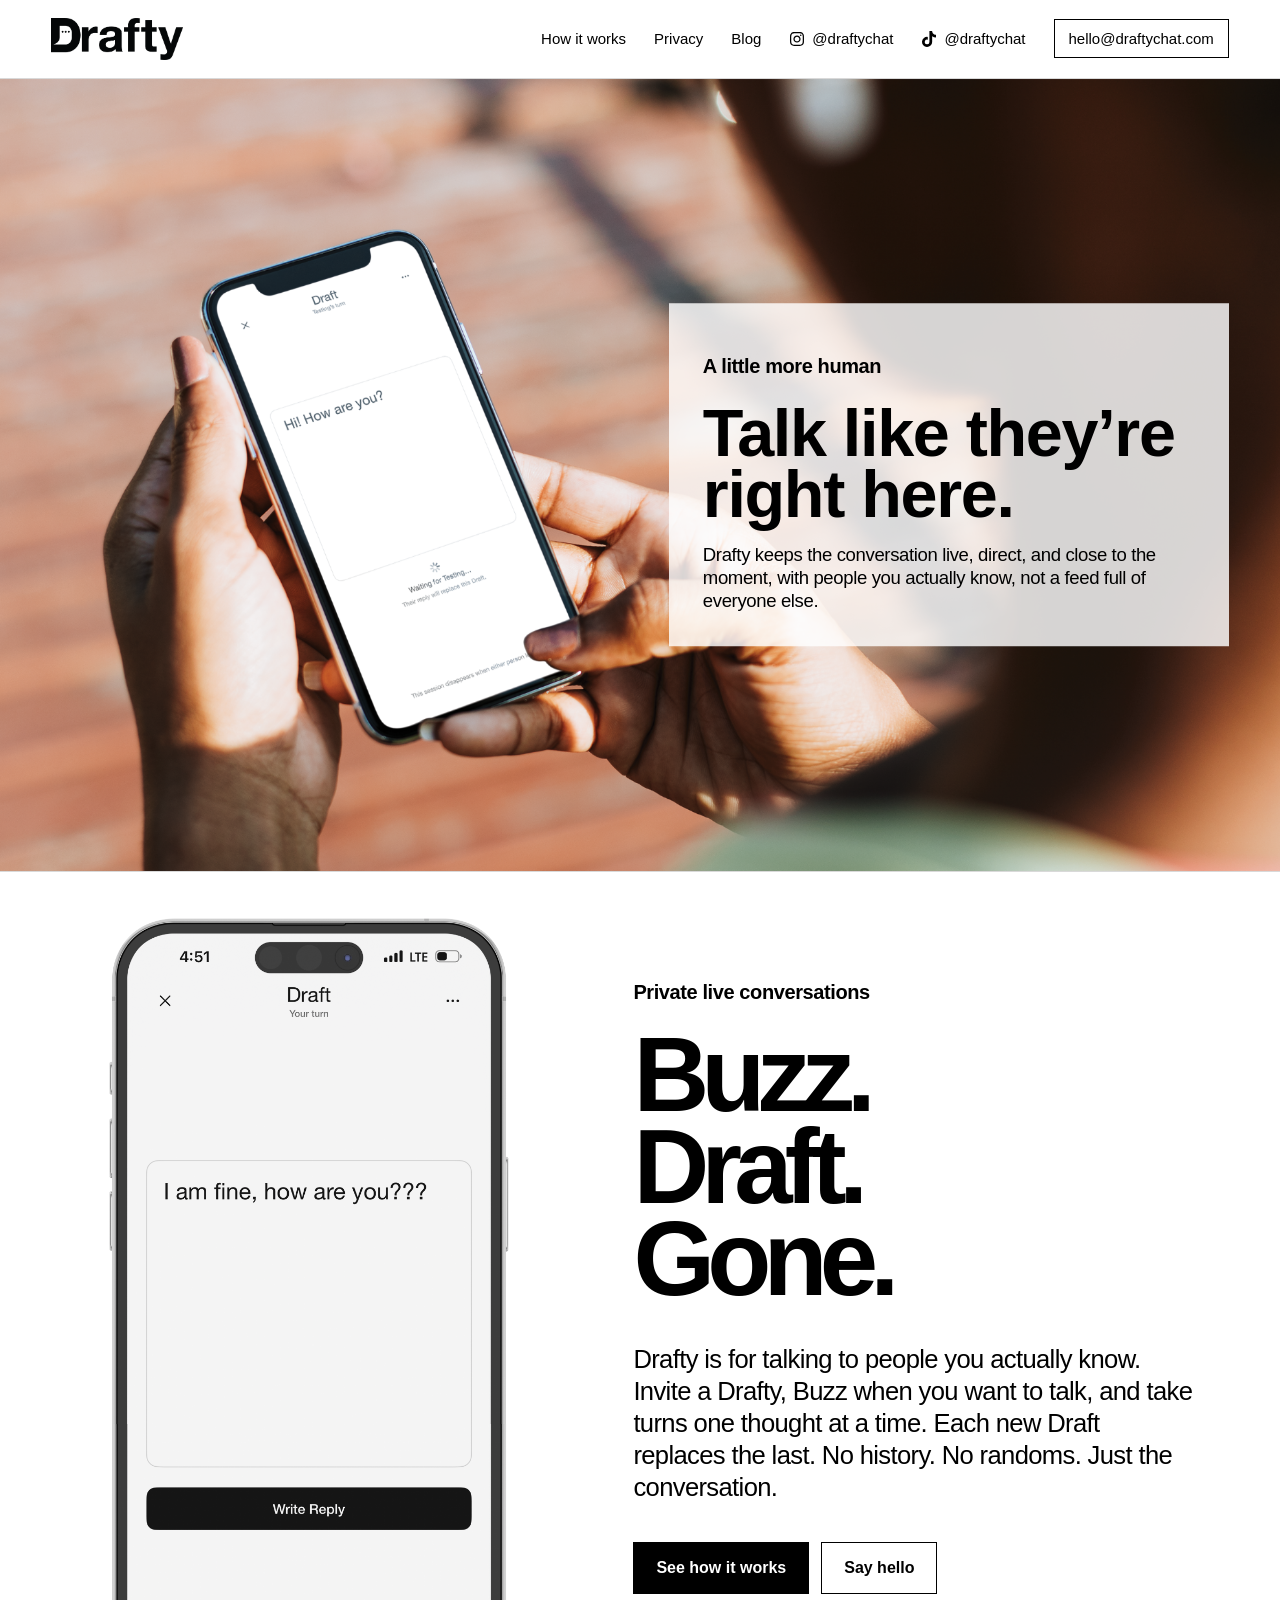
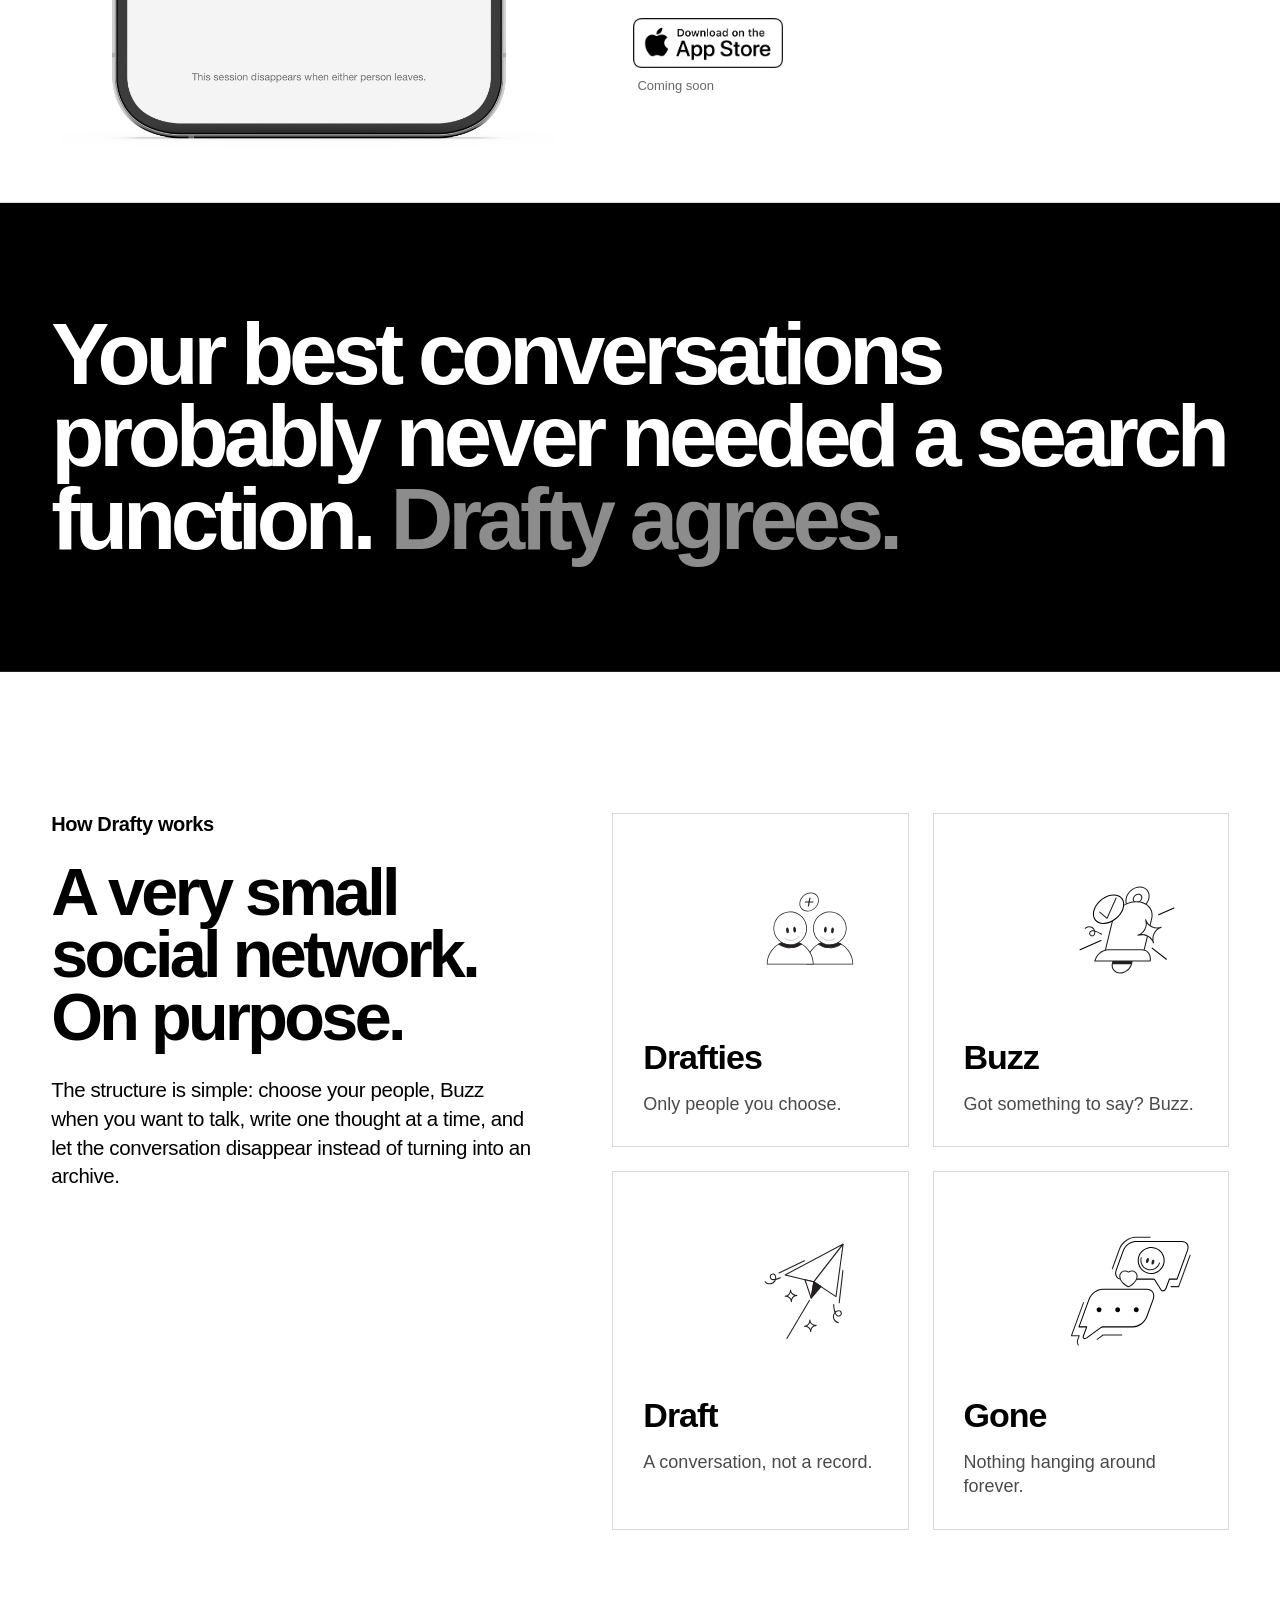
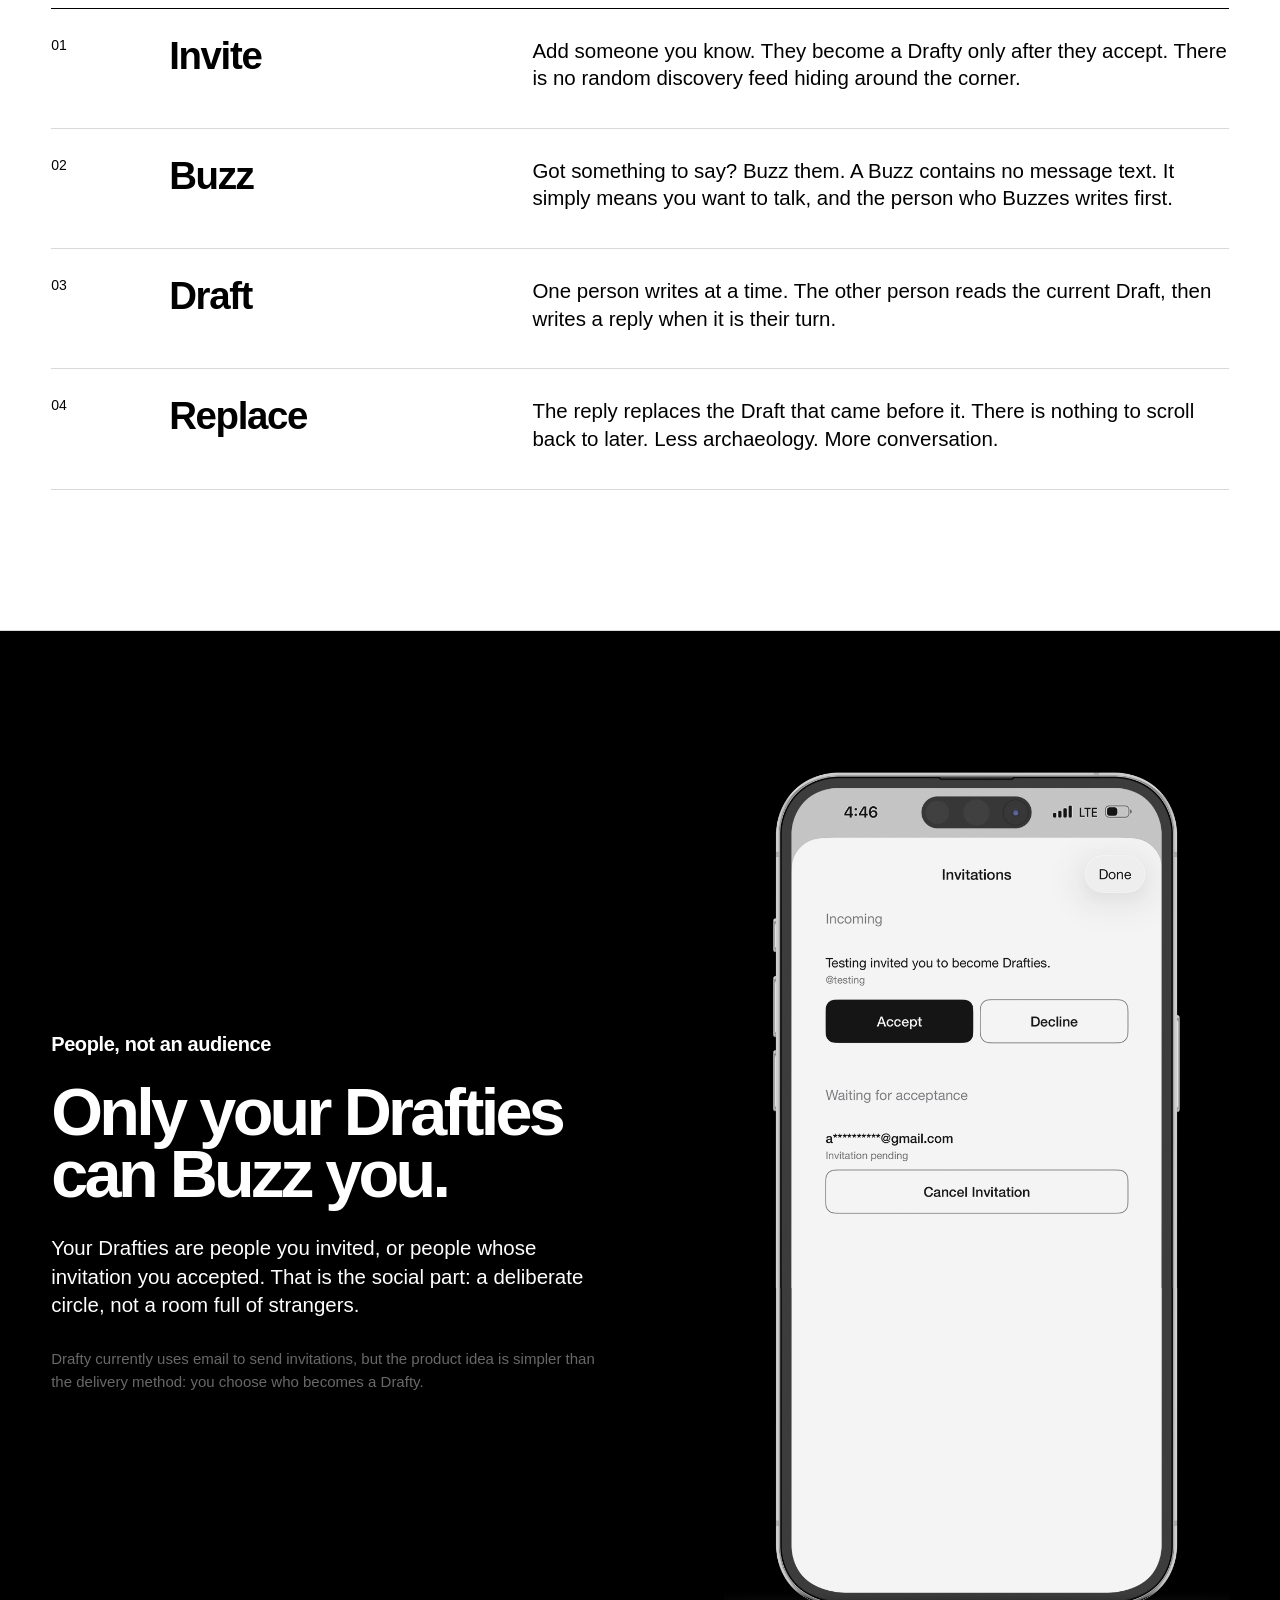
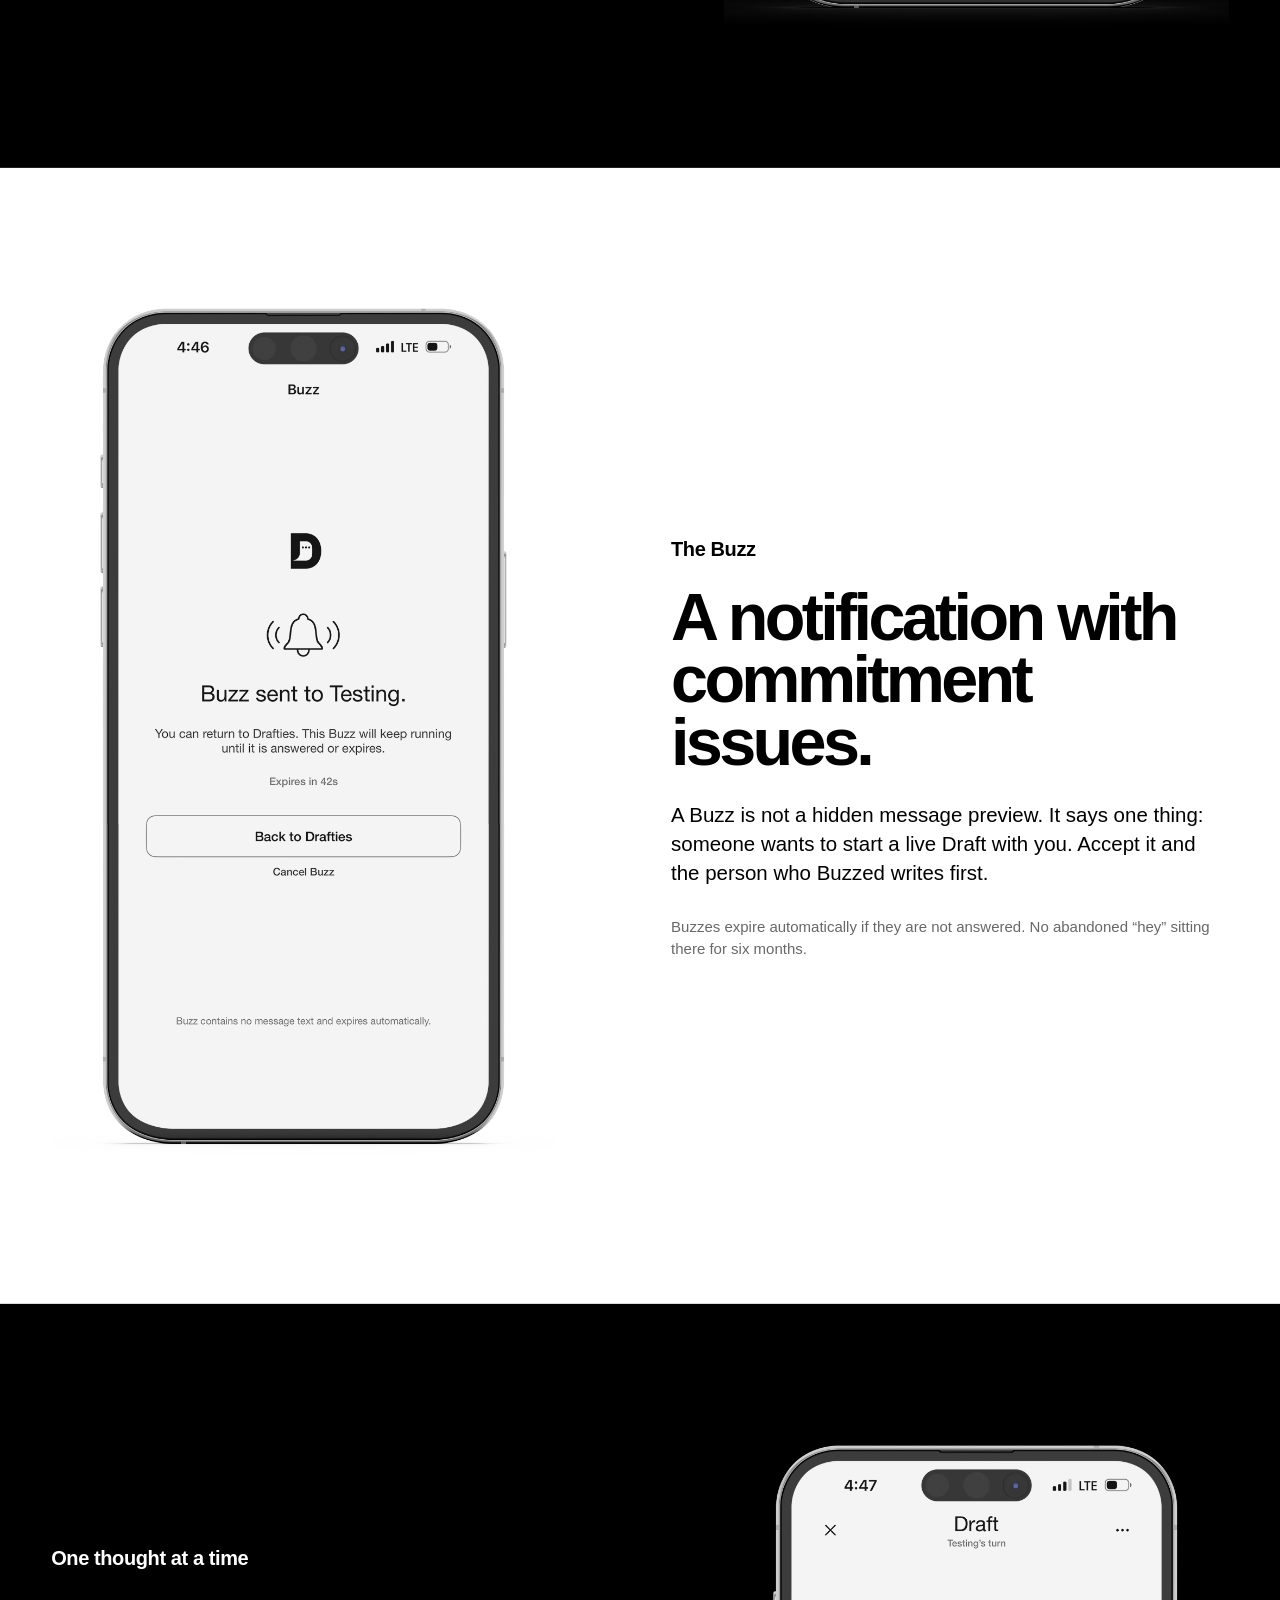
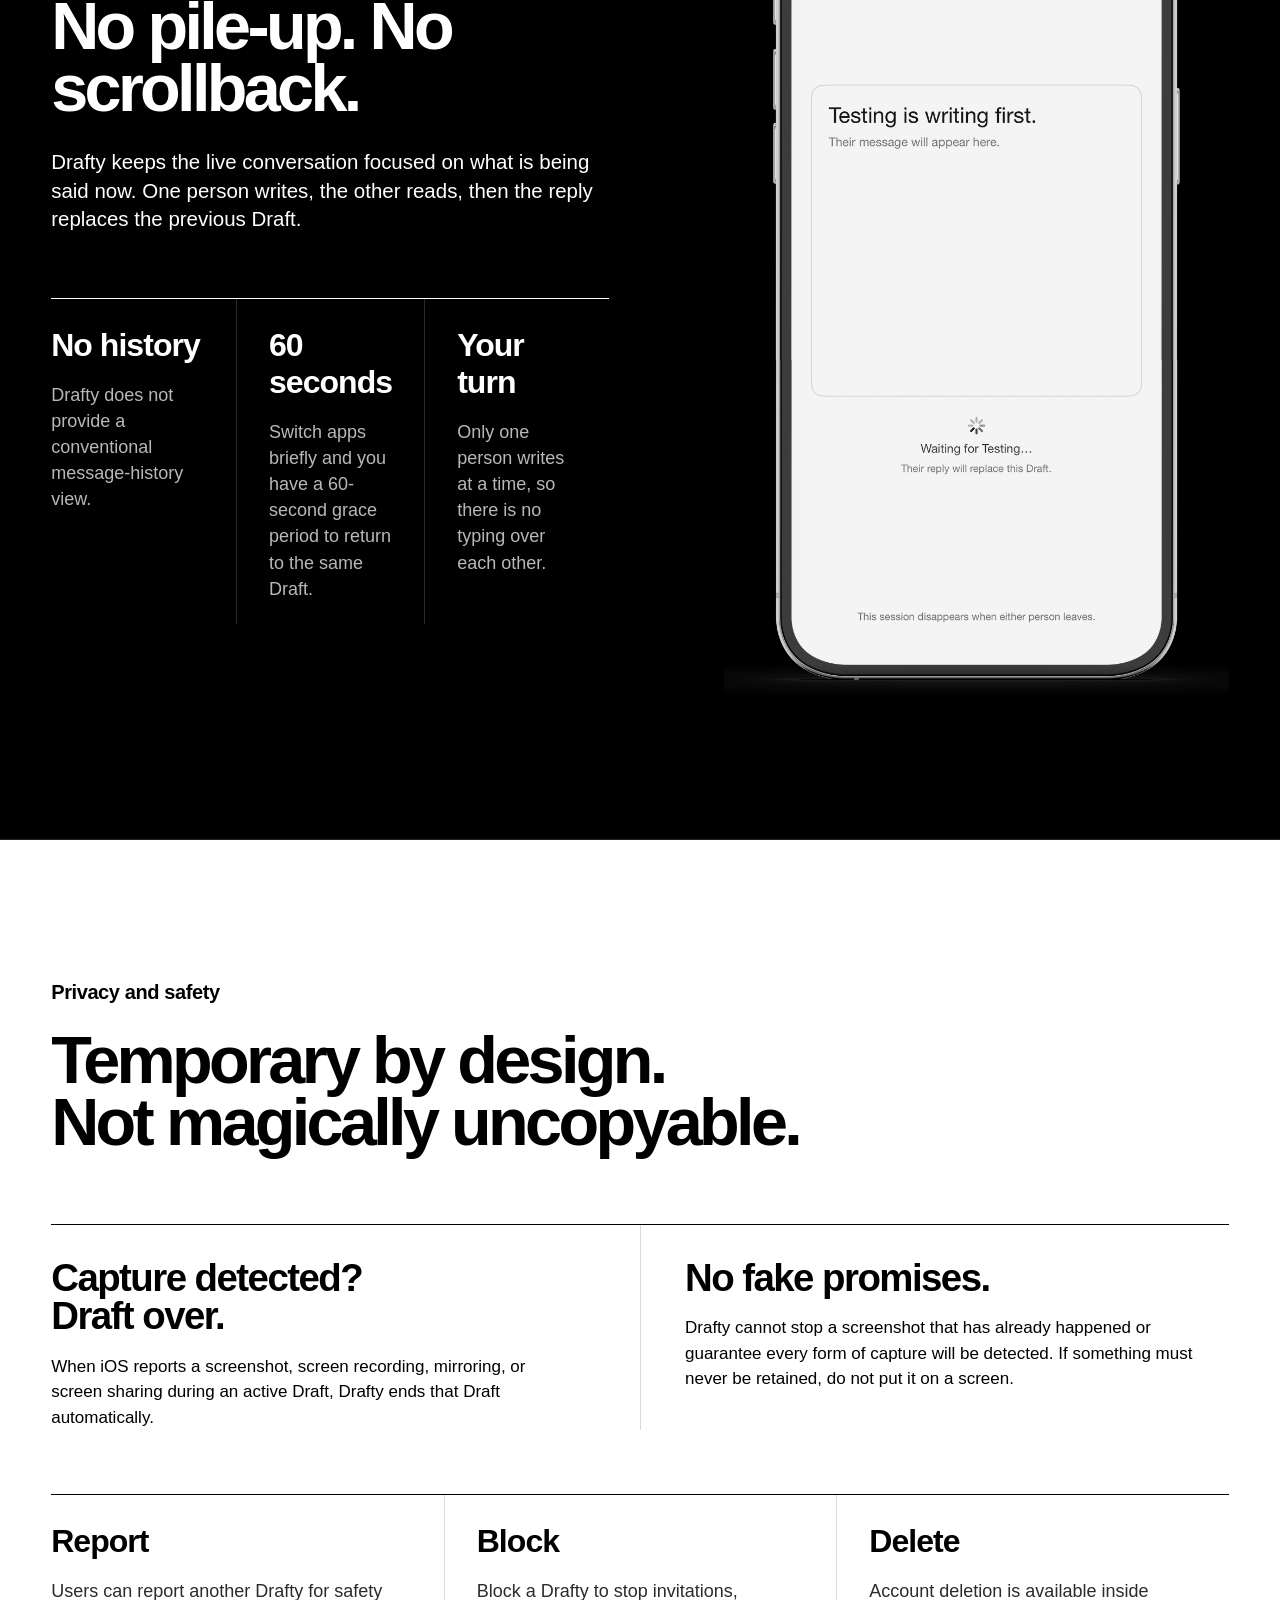
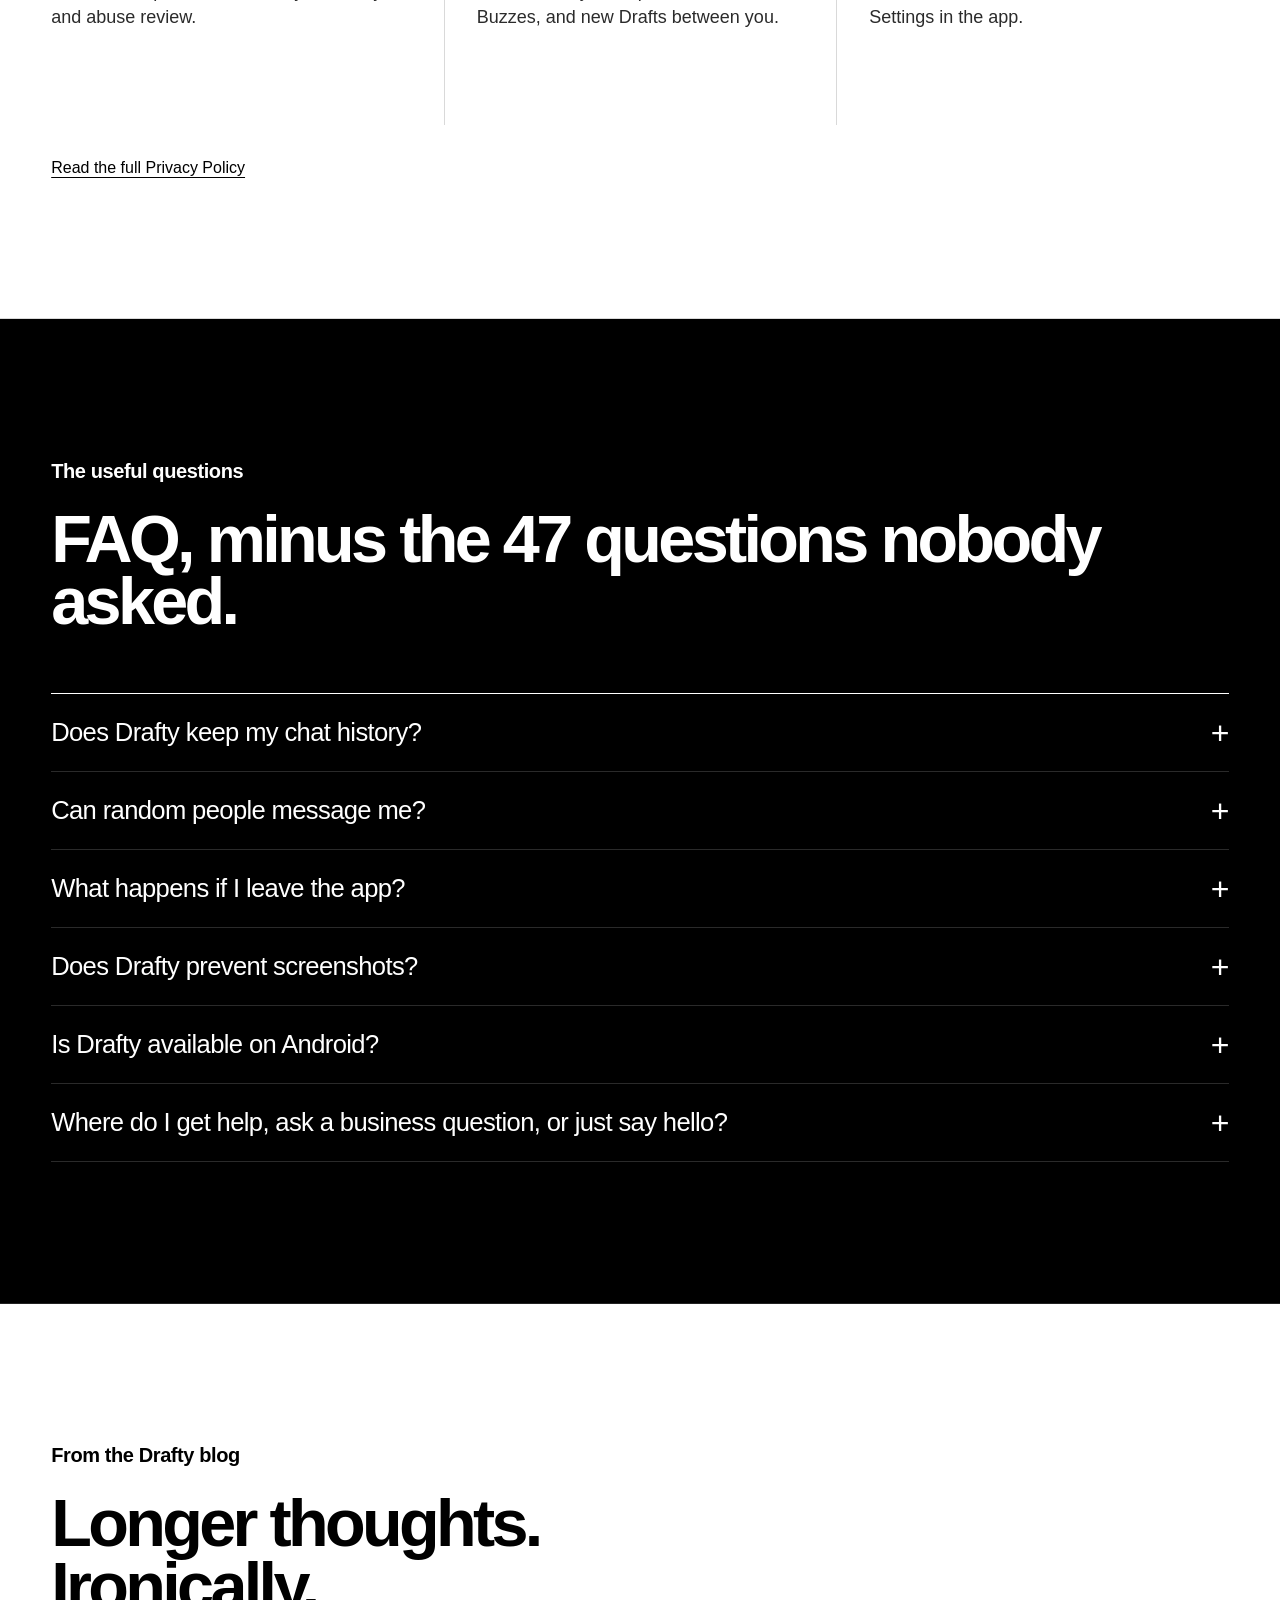
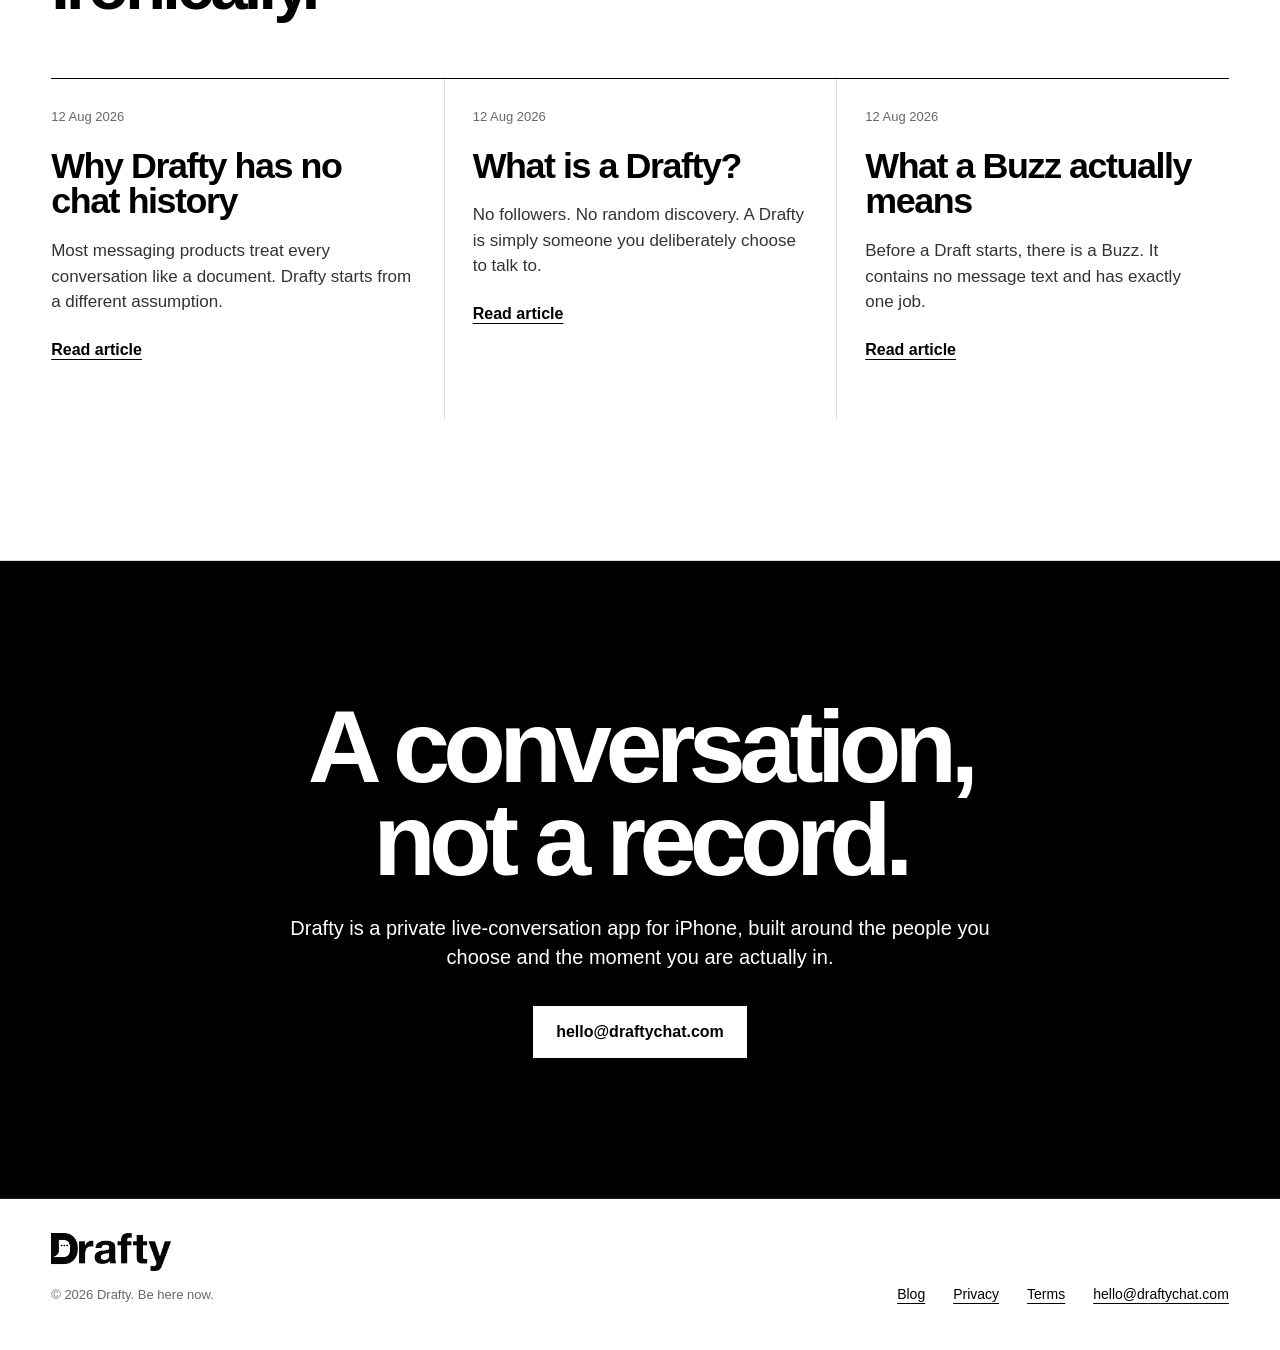
==== commit f83b1e3a: "Add files via upload" ====
--- a/index.html
+++ b/index.html
@@ -3,12 +3,12 @@
 <head>
   <meta charset="utf-8">
   <meta name="viewport" content="width=device-width,initial-scale=1">
-  <title>Drafty — Private live conversations. No chat history.</title>
+  <title>Drafty - Private live conversations. No chat history.</title>
   <meta name="description" content="Drafty is a private live conversation app for people you choose. Buzz someone, take turns one thought at a time, and leave no chat history to scroll back through.">
   <link rel="canonical" href="https://draftychat.com/">
   <meta name="theme-color" content="#ffffff">
   <meta property="og:type" content="website">
-  <meta property="og:title" content="Drafty — A conversation, not a record.">
+  <meta property="og:title" content="Drafty - A conversation, not a record.">
   <meta property="og:description" content="Private live conversations with people you choose. Buzz. Draft. Gone.">
   <meta property="og:url" content="https://draftychat.com/">
   <meta property="og:image" content="https://draftychat.com/assets/og.png">
@@ -43,6 +43,17 @@
 </header>
 
 <main id="main">
+  <section class="lifestyle-intro-fullbleed">
+    <div class="lifestyle-media">
+      <img src="assets/lifestyle-intro-fullbleed.png" alt="A person holding an iPhone running Drafty outdoors" loading="eager">
+      <div class="lifestyle-overlay lifestyle-overlay-right">
+        <p class="eyebrow">A little more human</p>
+        <h2>Talk like they’re right here.</h2>
+        <p>Drafty keeps the conversation live, direct, and close to the moment, with people you actually know, not a feed full of everyone else.</p>
+      </div>
+    </div>
+  </section>
+
   <section class="hero">
     <div class="container hero-grid refined-hero-grid">
       <div class="hero-stage">
--- a/styles.css
+++ b/styles.css
@@ -369,7 +369,7 @@
 }
 
 
-/* v3 — hero composition correction */
+/* v3 - hero composition correction */
 .refined-hero-grid {
   max-width: 1260px;
   grid-template-columns: minmax(390px, 520px) minmax(480px, 610px);
@@ -441,7 +441,7 @@
   }
 }
 
-/* v4 — consistent phone scale across homepage */
+/* v4 - consistent phone scale across homepage */
 :root { --drafty-phone-width: 510px; }
 
 .hero-stage img,
@@ -470,7 +470,7 @@
   :root { --drafty-phone-width: min(82vw, 440px); }
 }
 
-/* v5 — title case labels, social nav, selection inversion, App Store placeholder */
+/* v5 - title case labels, social nav, selection inversion, App Store placeholder */
 .eyebrow {
   text-transform: none;
   letter-spacing: -.01em;
@@ -546,7 +546,7 @@
   .social-link img { width: 18px; height: 18px; }
 }
 
-/* v6 — proper App Store badge and how-it-works split */
+/* v6 - proper App Store badge and how-it-works split */
 .app-store-badge-block {
   margin-top: 24px;
   display: inline-flex;
@@ -627,7 +627,7 @@
 }
 
 
-/* v7 — custom App Store badge with coming soon below */
+/* v7 - custom App Store badge with coming soon below */
 .app-store-badge-block {
   margin-top: 24px;
   display: inline-flex;
@@ -650,3 +650,375 @@
     width: min(100%, 195px);
   }
 }
+
+/* v9 - lifestyle intro and smaller App Store badge */
+.lifestyle-intro {
+  background: #fff;
+}
+.lifestyle-wrap {
+  padding-top: 36px;
+  padding-bottom: 36px;
+}
+.lifestyle-card {
+  position: relative;
+  overflow: hidden;
+  background: #f3f3f3;
+  min-height: 760px;
+}
+.lifestyle-card img {
+  width: 100%;
+  height: 760px;
+  object-fit: cover;
+  object-position: center;
+  display: block;
+}
+.lifestyle-overlay {
+  position: absolute;
+  left: 40px;
+  bottom: 40px;
+  background: rgba(255,255,255,.96);
+  color: #000;
+  padding: 28px 30px 30px;
+  max-width: 520px;
+}
+.lifestyle-overlay h2 {
+  margin: 0;
+  font-size: clamp(46px, 5.2vw, 88px);
+  line-height: .92;
+  letter-spacing: -.06em;
+}
+.lifestyle-overlay p:last-child {
+  margin: 18px 0 0;
+  font-size: clamp(18px, 1.5vw, 24px);
+  line-height: 1.38;
+  letter-spacing: -.02em;
+}
+
+.app-store-badge {
+  width: 172px;
+}
+.app-store-kicker {
+  font-size: 13px;
+}
+
+@media (max-width: 1100px) {
+  .lifestyle-card {
+    min-height: 620px;
+  }
+  .lifestyle-card img {
+    height: 620px;
+  }
+  .lifestyle-overlay {
+    left: 24px;
+    right: 24px;
+    bottom: 24px;
+    max-width: 520px;
+    padding: 24px 24px 26px;
+  }
+}
+
+@media (max-width: 700px) {
+  .lifestyle-wrap {
+    padding-top: 20px;
+    padding-bottom: 20px;
+  }
+  .lifestyle-card {
+    min-height: 520px;
+  }
+  .lifestyle-card img {
+    height: 520px;
+    object-position: 58% center;
+  }
+  .lifestyle-overlay {
+    left: 16px;
+    right: 16px;
+    bottom: 16px;
+    max-width: none;
+  }
+  .app-store-badge {
+    width: 160px;
+  }
+}
+
+
+/* v10 - full-bleed lifestyle intro, overlay moved right, smaller App Store badge */
+.lifestyle-intro,
+.lifestyle-wrap,
+.lifestyle-card { display: none; }
+
+.lifestyle-intro-fullbleed {
+  width: 100%;
+  background: #fff;
+  border-bottom: 1px solid var(--line);
+}
+
+.lifestyle-media {
+  position: relative;
+  width: 100%;
+  overflow: hidden;
+}
+
+.lifestyle-media img {
+  width: 100%;
+  height: min(88vh, 980px);
+  min-height: 720px;
+  object-fit: cover;
+  object-position: center center;
+  display: block;
+}
+
+.lifestyle-overlay-right {
+  position: absolute;
+  right: clamp(22px, 4vw, 68px);
+  left: auto;
+  bottom: clamp(22px, 4vw, 54px);
+  max-width: 540px;
+  background: rgba(255,255,255,.96);
+  color: #000;
+  padding: 30px 32px 32px;
+}
+
+.lifestyle-overlay-right h2 {
+  margin: 0;
+  font-size: clamp(48px, 5.2vw, 88px);
+  line-height: .92;
+  letter-spacing: -.06em;
+}
+
+.lifestyle-overlay-right p:last-child {
+  margin: 18px 0 0;
+  font-size: clamp(18px, 1.45vw, 24px);
+  line-height: 1.38;
+  letter-spacing: -.02em;
+}
+
+.app-store-badge {
+  width: 150px;
+}
+
+@media (max-width: 1100px) {
+  .lifestyle-media img {
+    height: 76vh;
+    min-height: 620px;
+  }
+  .lifestyle-overlay-right {
+    right: 24px;
+    bottom: 24px;
+    max-width: 500px;
+    padding: 24px 24px 26px;
+  }
+}
+
+@media (max-width: 700px) {
+  .lifestyle-media img {
+    height: 68vh;
+    min-height: 520px;
+    object-position: 36% center;
+  }
+  .lifestyle-overlay-right {
+    left: 16px;
+    right: 16px;
+    bottom: 16px;
+    max-width: none;
+    padding: 20px 20px 22px;
+  }
+  .app-store-badge {
+    width: 138px;
+  }
+}
+
+
+/* v11 - lifestyle overlay refinement */
+.lifestyle-media img {
+  object-position: center center;
+}
+
+.lifestyle-overlay-right {
+  top: 50%;
+  bottom: auto;
+  transform: translateY(-50%);
+  background: rgba(255,255,255,.82);
+  max-width: 560px;
+  padding: 34px 34px 34px;
+}
+
+.lifestyle-overlay-right .eyebrow {
+  font-size: 20px;
+  font-weight: 700;
+  margin: 8px 0 26px;
+}
+
+.lifestyle-overlay-right p:last-child {
+  line-height: 1.24;
+}
+
+@media (max-width: 1100px) {
+  .lifestyle-overlay-right {
+    top: 50%;
+    bottom: auto;
+    transform: translateY(-50%);
+    background: rgba(255,255,255,.84);
+  }
+}
+
+@media (max-width: 700px) {
+  .lifestyle-overlay-right {
+    top: auto;
+    bottom: 16px;
+    transform: none;
+    background: rgba(255,255,255,.88);
+  }
+
+  .lifestyle-overlay-right .eyebrow {
+    font-size: 18px;
+    margin: 4px 0 18px;
+  }
+
+  .lifestyle-overlay-right p:last-child {
+    line-height: 1.28;
+  }
+}
+
+
+/* v12 - title consistency and tracking refinement */
+.eyebrow {
+  font-size: 20px;
+  font-weight: 700;
+  letter-spacing: -0.02em;
+  line-height: 1.1;
+  margin: 0 0 26px;
+}
+
+.lifestyle-overlay-right {
+  padding-top: 52px;
+}
+
+.lifestyle-overlay-right .eyebrow {
+  font-size: 20px;
+  font-weight: 700;
+  letter-spacing: -0.02em;
+  line-height: 1.1;
+  margin: 18px 0 26px;
+}
+
+.lifestyle-overlay-right h2 {
+  letter-spacing: -0.02em;
+}
+
+@media (max-width: 700px) {
+  .eyebrow {
+    font-size: 18px;
+    margin: 0 0 18px;
+  }
+
+  .lifestyle-overlay-right {
+    padding-top: 28px;
+  }
+
+  .lifestyle-overlay-right .eyebrow {
+    font-size: 18px;
+    margin: 12px 0 18px;
+  }
+}
+
+/* v15 - ONLY unify the small section labels. Do not alter main headline hierarchy. */
+:root {
+  --drafty-kicker-size-fixed: 20px;
+  --drafty-kicker-weight-fixed: 700;
+  --drafty-kicker-leading-fixed: 1.1;
+  --drafty-kicker-tracking-fixed: -0.02em;
+  --drafty-kicker-gap-fixed: 26px;
+}
+
+/* Exact reference: "One thought at a time". Apply identically everywhere. */
+main .eyebrow,
+main .copy .eyebrow,
+main .how-copy .eyebrow,
+main .lifestyle-overlay-right .eyebrow,
+main #privacy .eyebrow,
+main #faq .eyebrow {
+  font-size: var(--drafty-kicker-size-fixed) !important;
+  font-weight: var(--drafty-kicker-weight-fixed) !important;
+  line-height: var(--drafty-kicker-leading-fixed) !important;
+  letter-spacing: var(--drafty-kicker-tracking-fixed) !important;
+  text-transform: none !important;
+  margin-left: 0 !important;
+  margin-right: 0 !important;
+  margin-bottom: var(--drafty-kicker-gap-fixed) !important;
+}
+
+/* Lifestyle label sits lower because the BOX has more top padding -
+   the label itself keeps the exact same typography and title gap. */
+main .lifestyle-overlay-right {
+  padding-top: 52px !important;
+}
+main .lifestyle-overlay-right .eyebrow {
+  margin-top: 0 !important;
+}
+
+/* Preserve the requested -20 tracking on the lifestyle headline. */
+main .lifestyle-overlay-right h2 {
+  letter-spacing: -0.02em !important;
+}
+
+@media (max-width: 700px) {
+  :root {
+    --drafty-kicker-size-fixed: 18px;
+    --drafty-kicker-gap-fixed: 18px;
+  }
+  main .lifestyle-overlay-right {
+    padding-top: 28px !important;
+  }
+}
+
+
+/* v17 - larger how-it-works icons aligned to the opposite side */
+.icon-strip-opposite .icon-card {
+  padding: 34px 34px 30px;
+}
+
+.icon-strip-opposite .icon-card img {
+  width: 108px;
+  height: 108px;
+  margin-left: auto;
+  margin-right: 0;
+}
+
+.icon-strip-opposite .icon-card strong {
+  margin-top: 34px;
+}
+
+@media (max-width: 700px) {
+  .icon-strip-opposite .icon-card img {
+    width: 90px;
+    height: 90px;
+  }
+}
+
+
+/* v18 - icons fill the upper card space */
+.icon-strip-opposite .icon-card {
+  padding: 28px 30px 30px;
+}
+
+.icon-strip-opposite .icon-card img {
+  width: 176px !important;
+  height: 176px !important;
+  max-width: 58%;
+  object-fit: contain;
+  margin-left: auto;
+  margin-right: 0;
+  margin-top: 0;
+}
+
+.icon-strip-opposite .icon-card strong {
+  margin-top: 22px;
+}
+
+@media (max-width: 700px) {
+  .icon-strip-opposite .icon-card img {
+    width: 142px !important;
+    height: 142px !important;
+    max-width: 52%;
+  }
+}
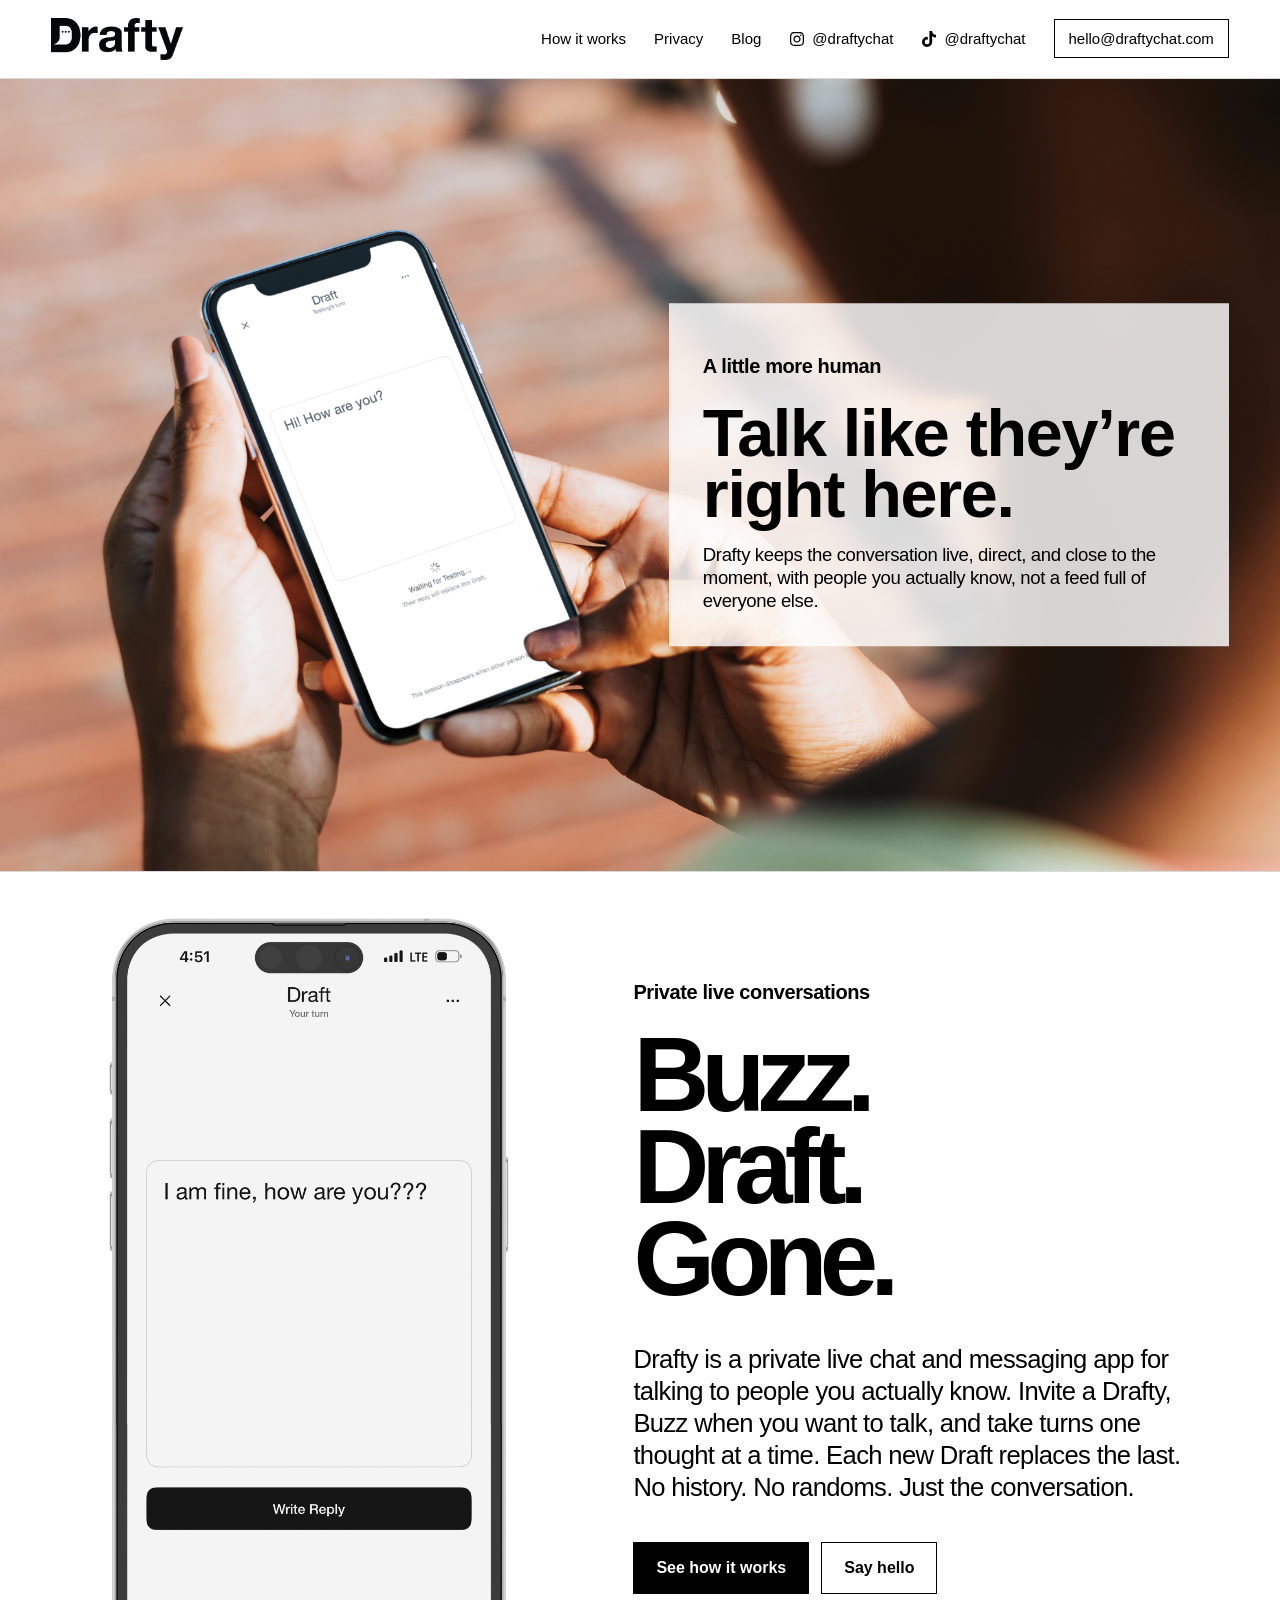
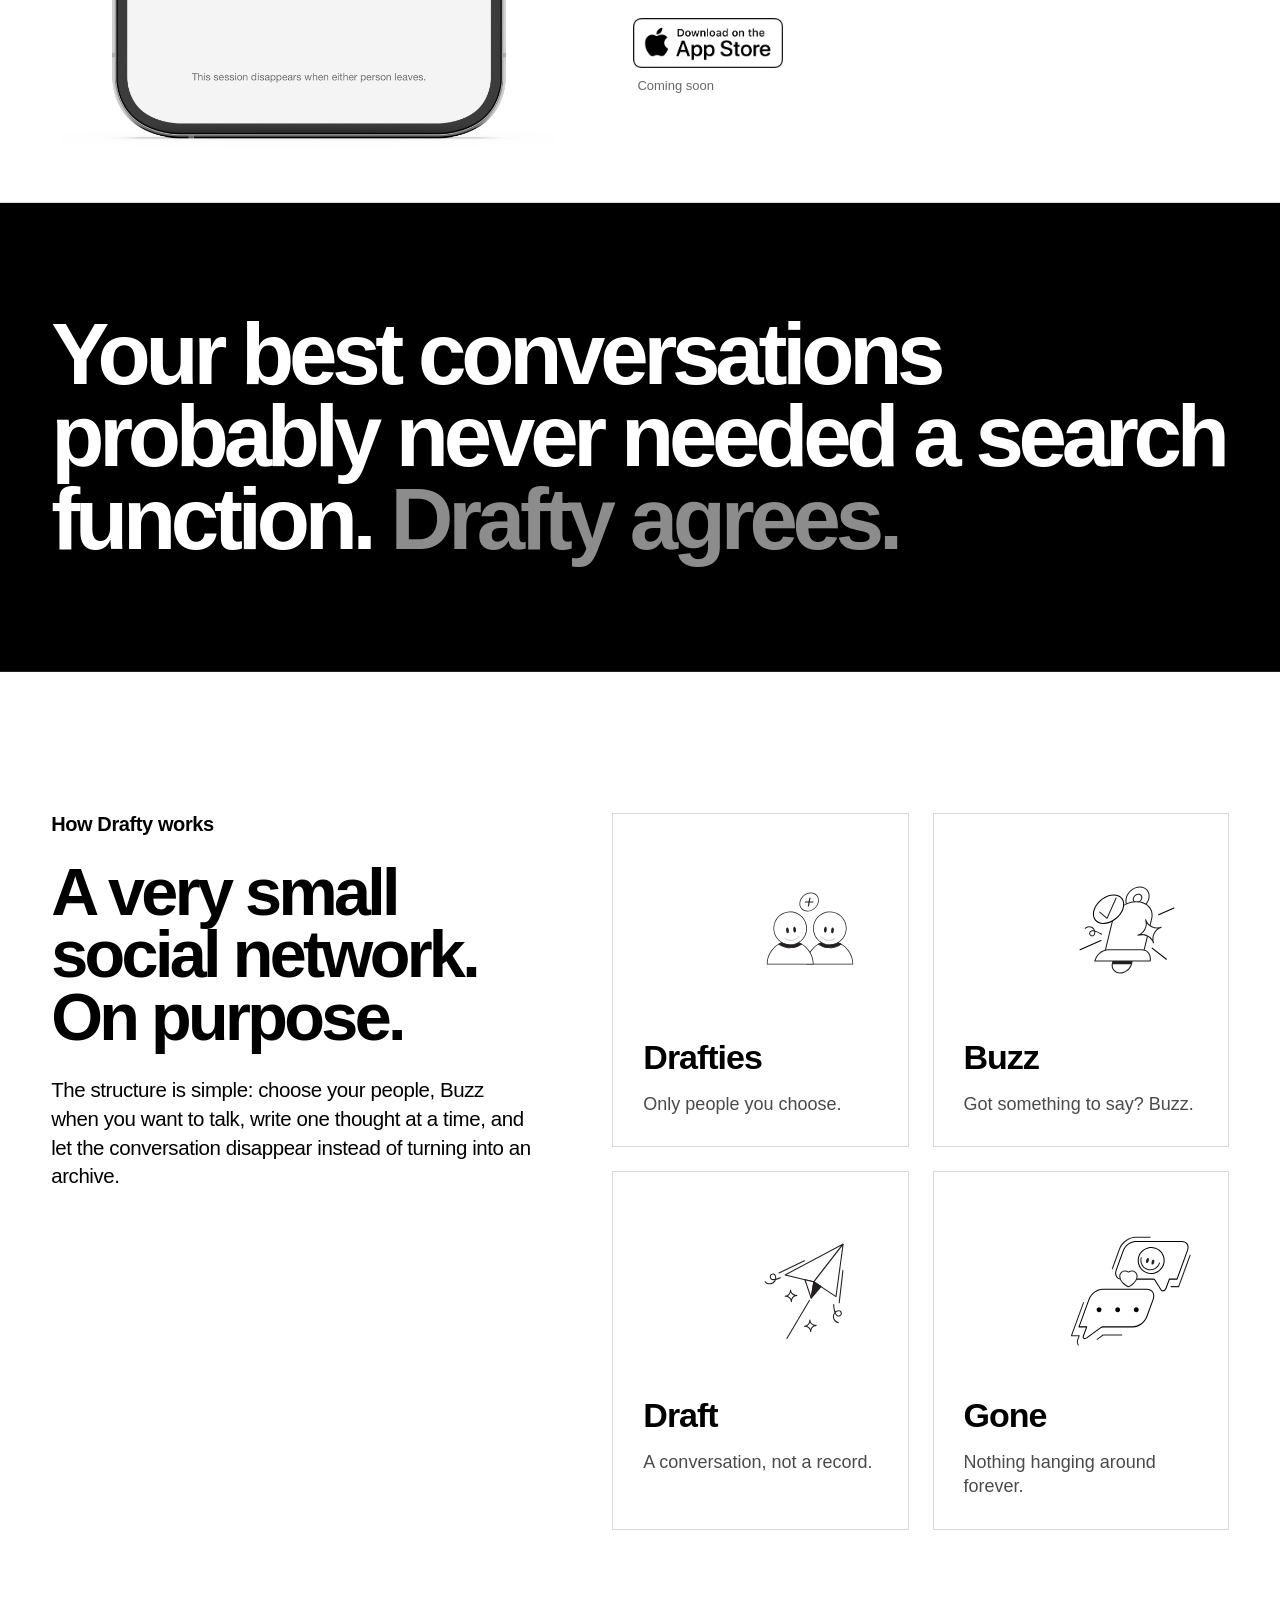
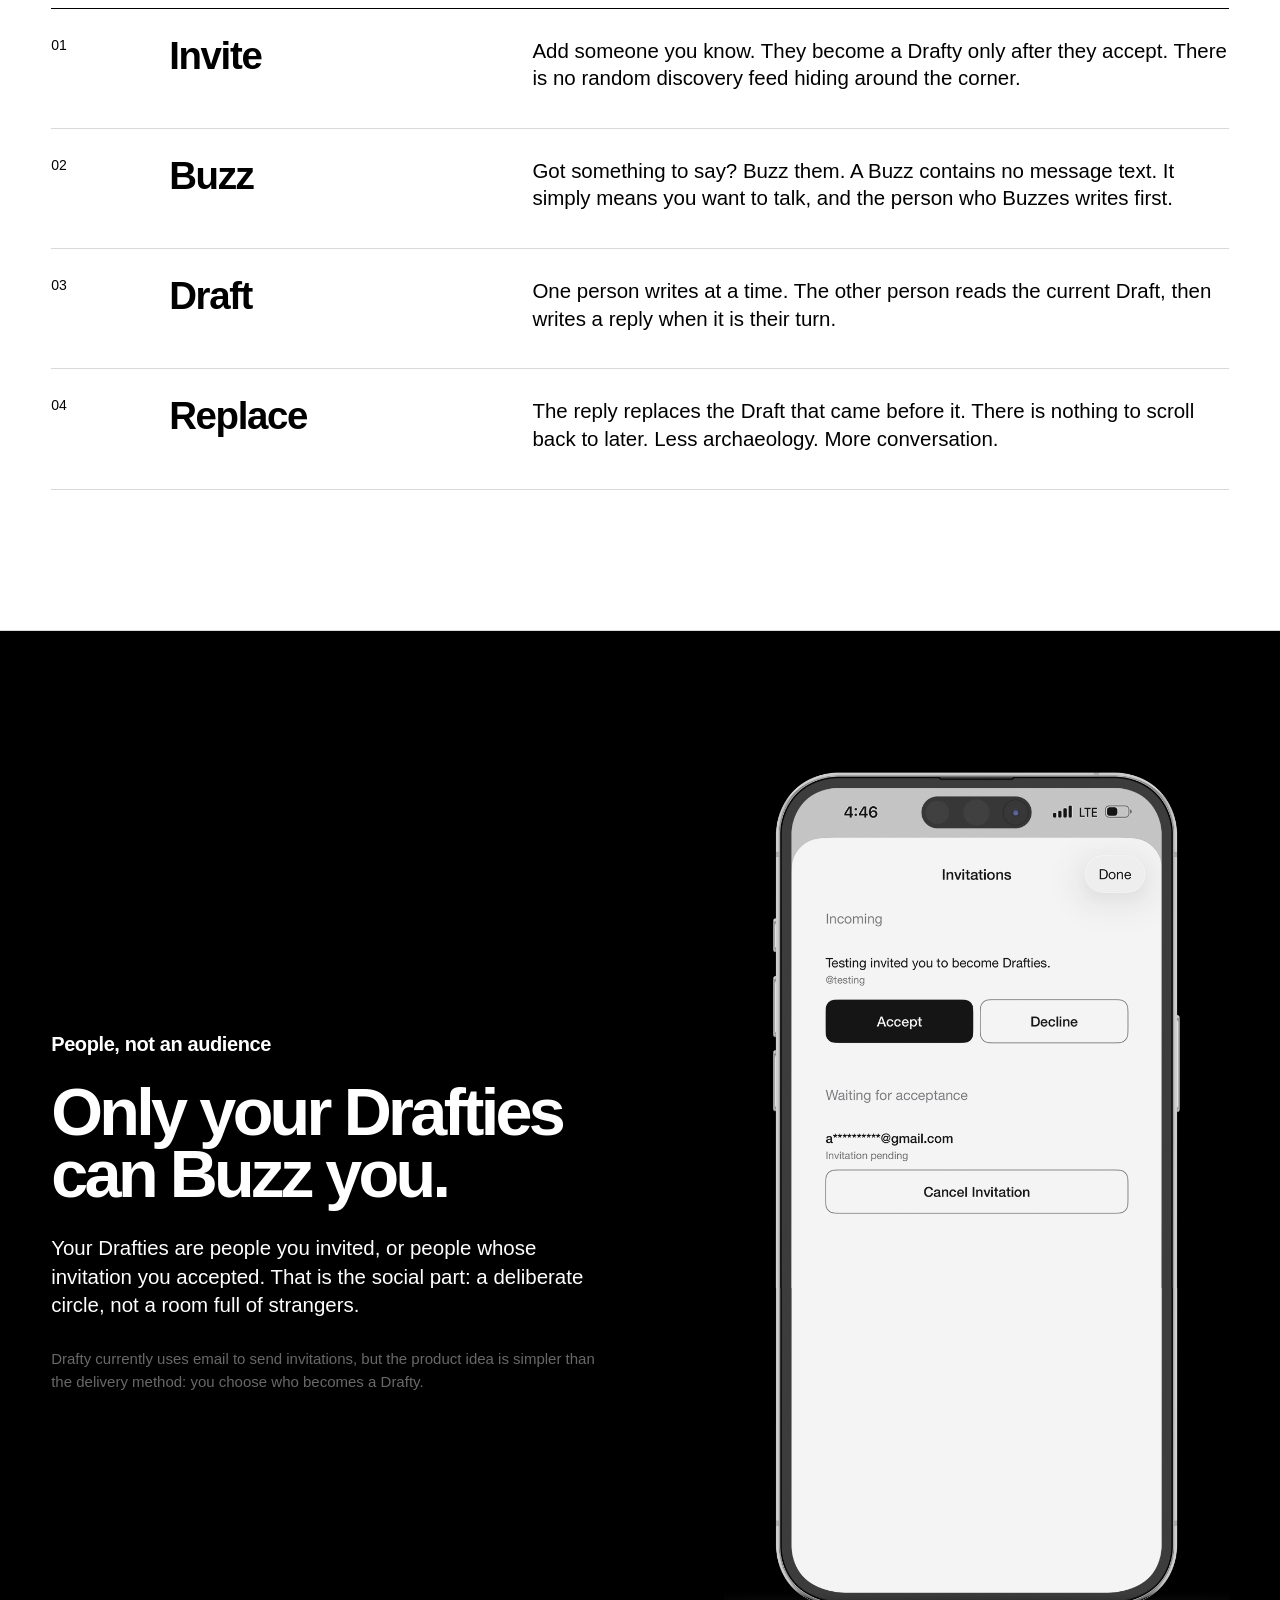
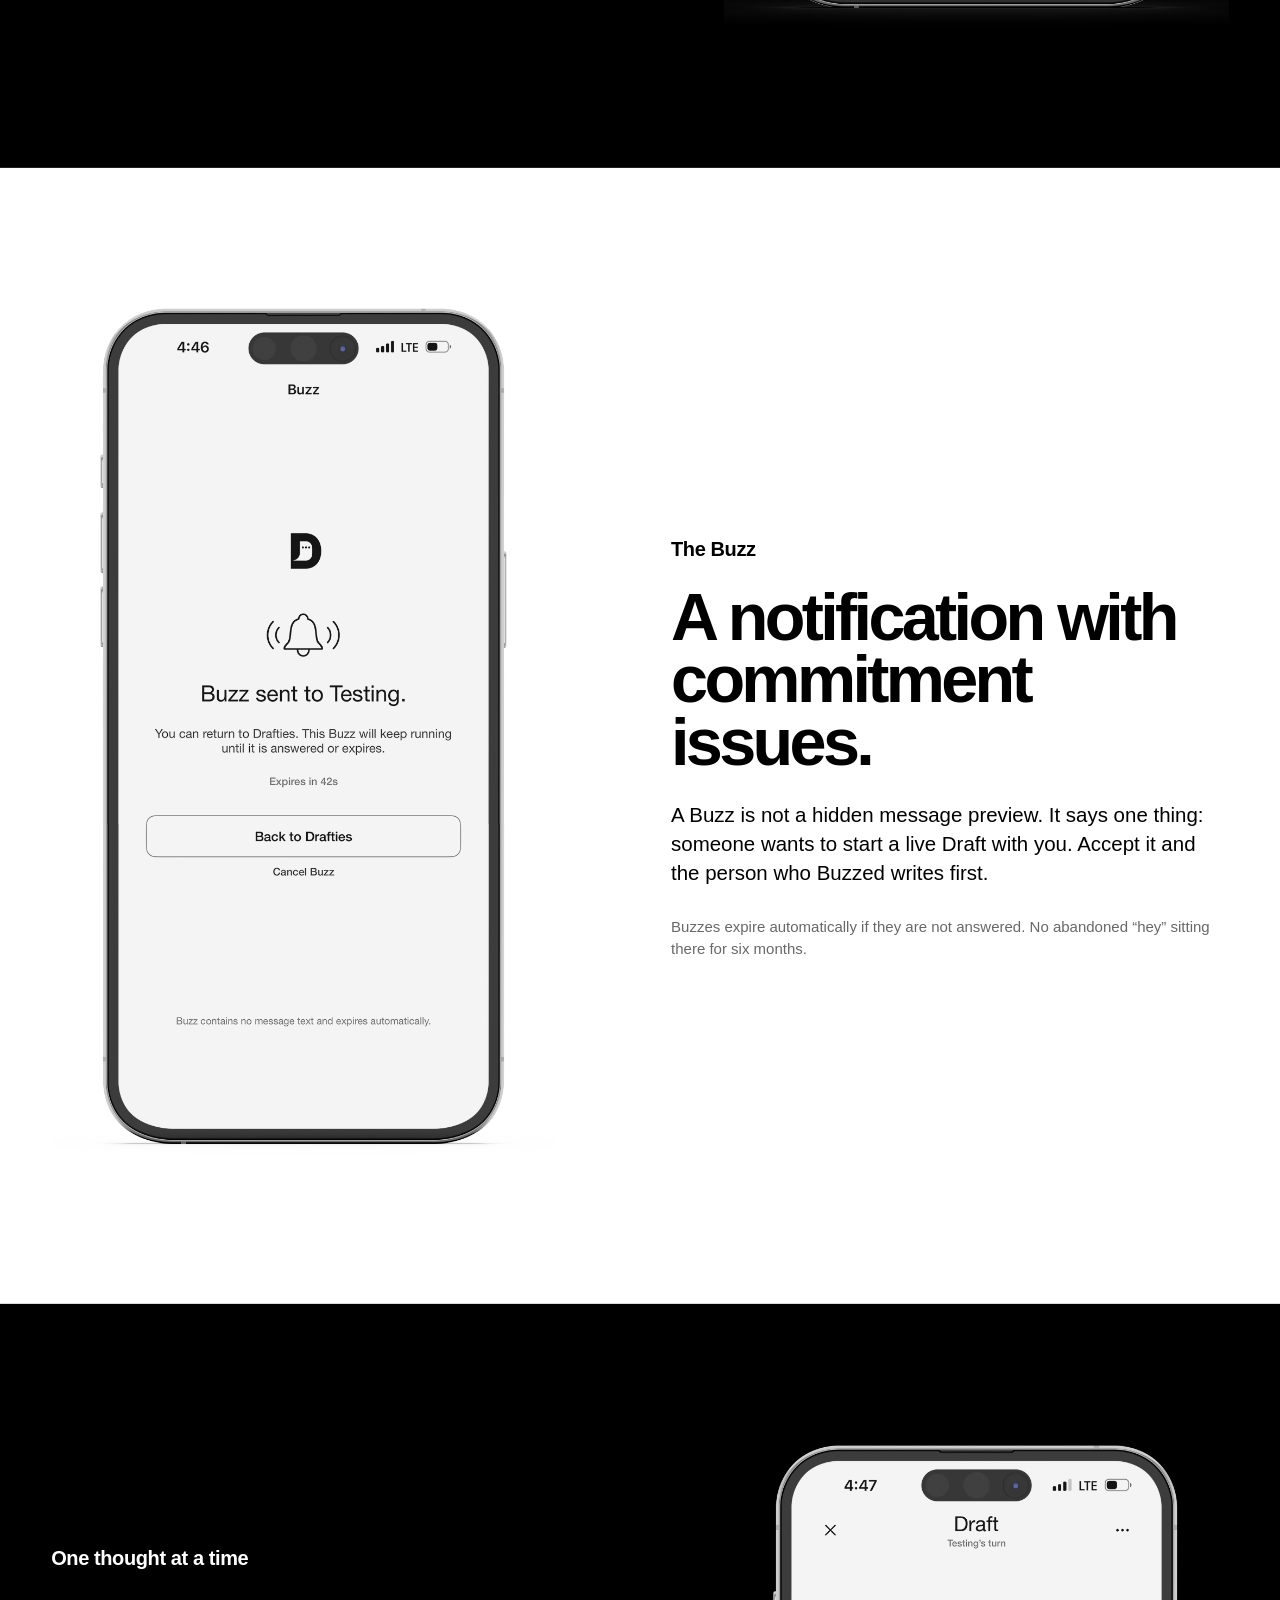
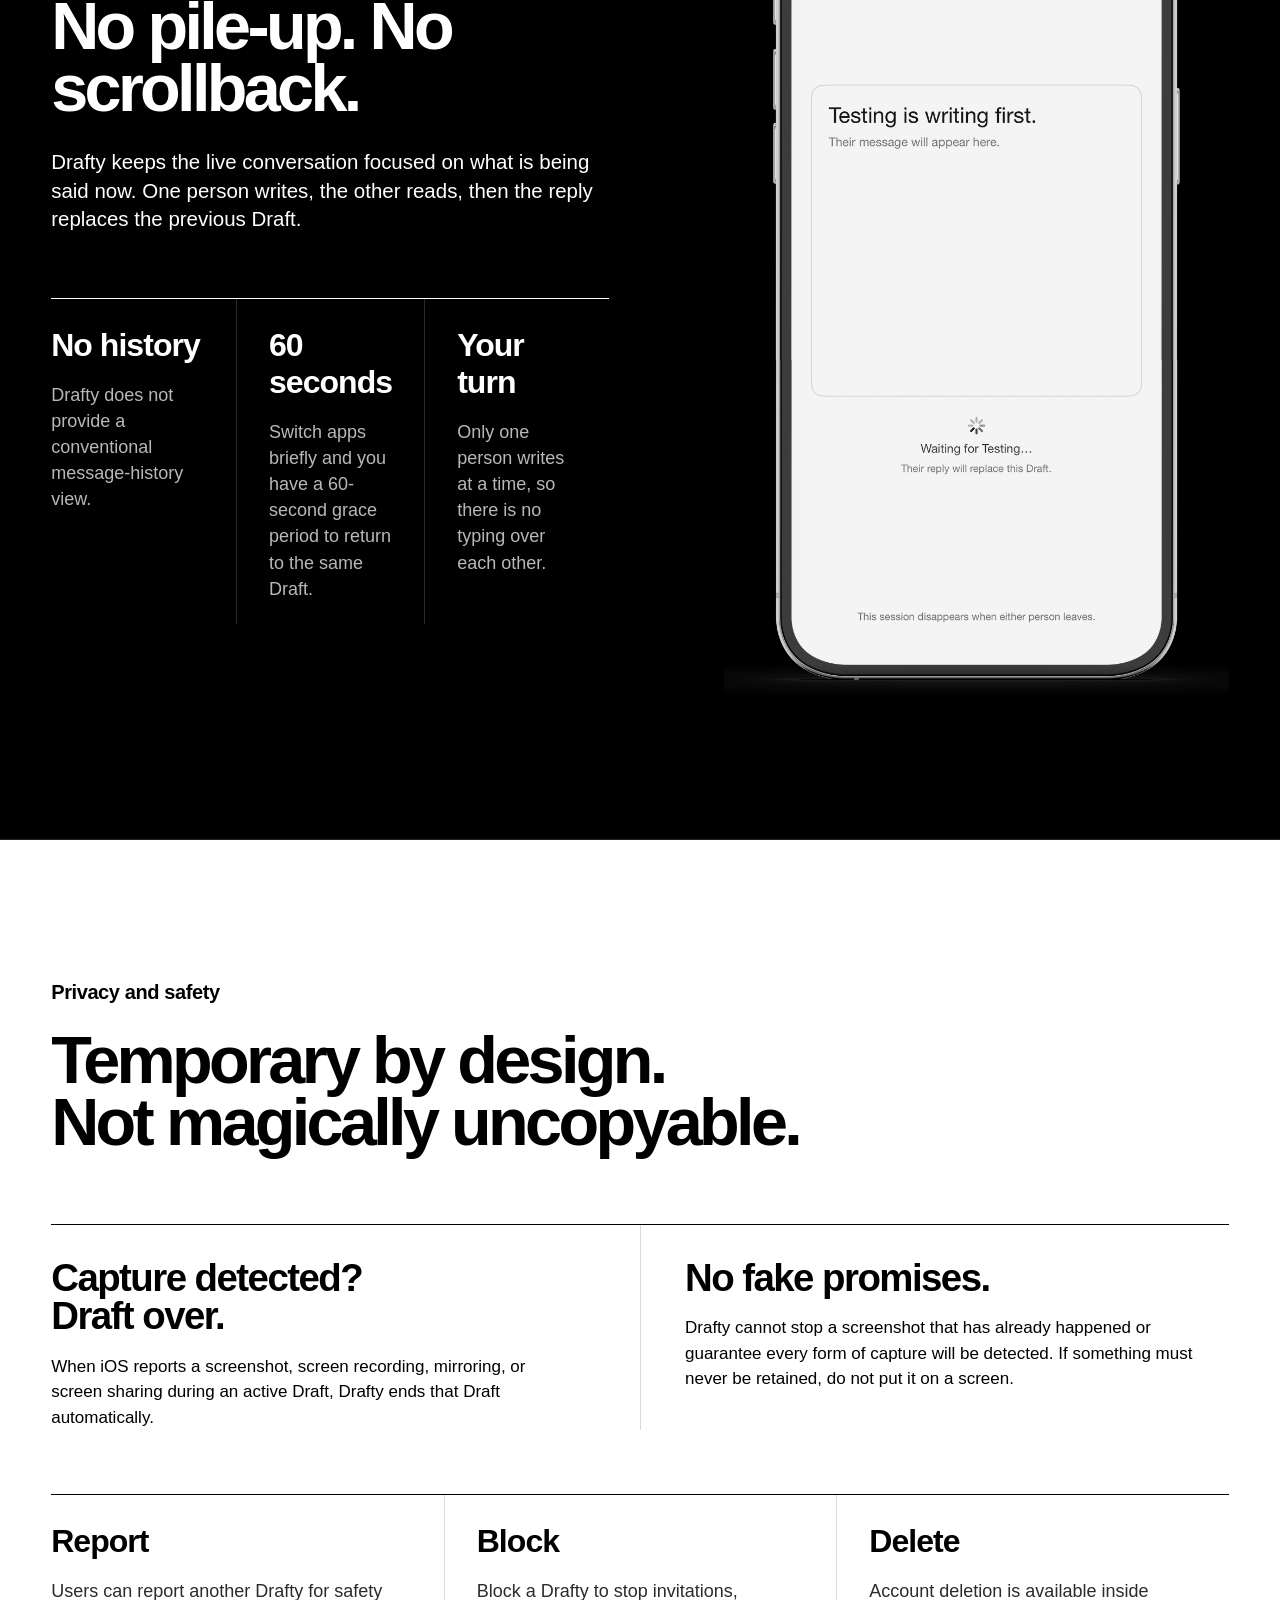
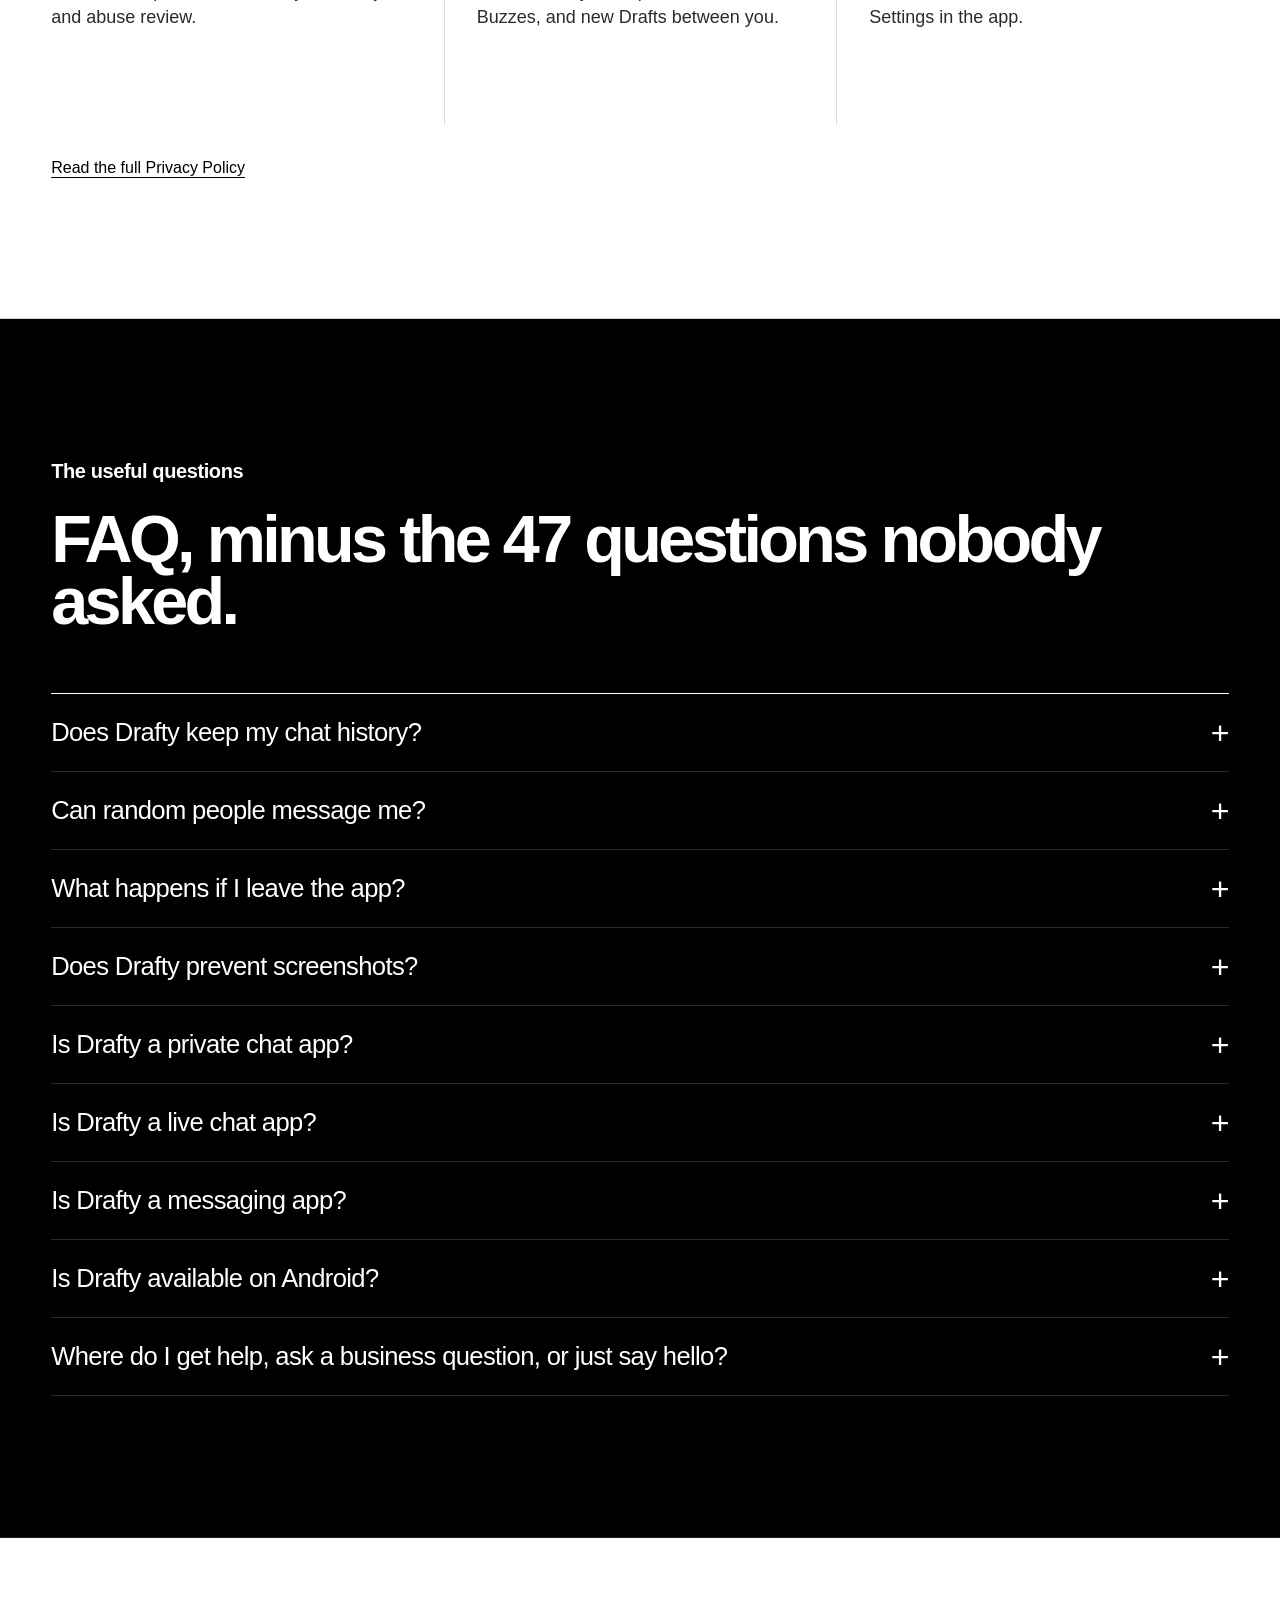
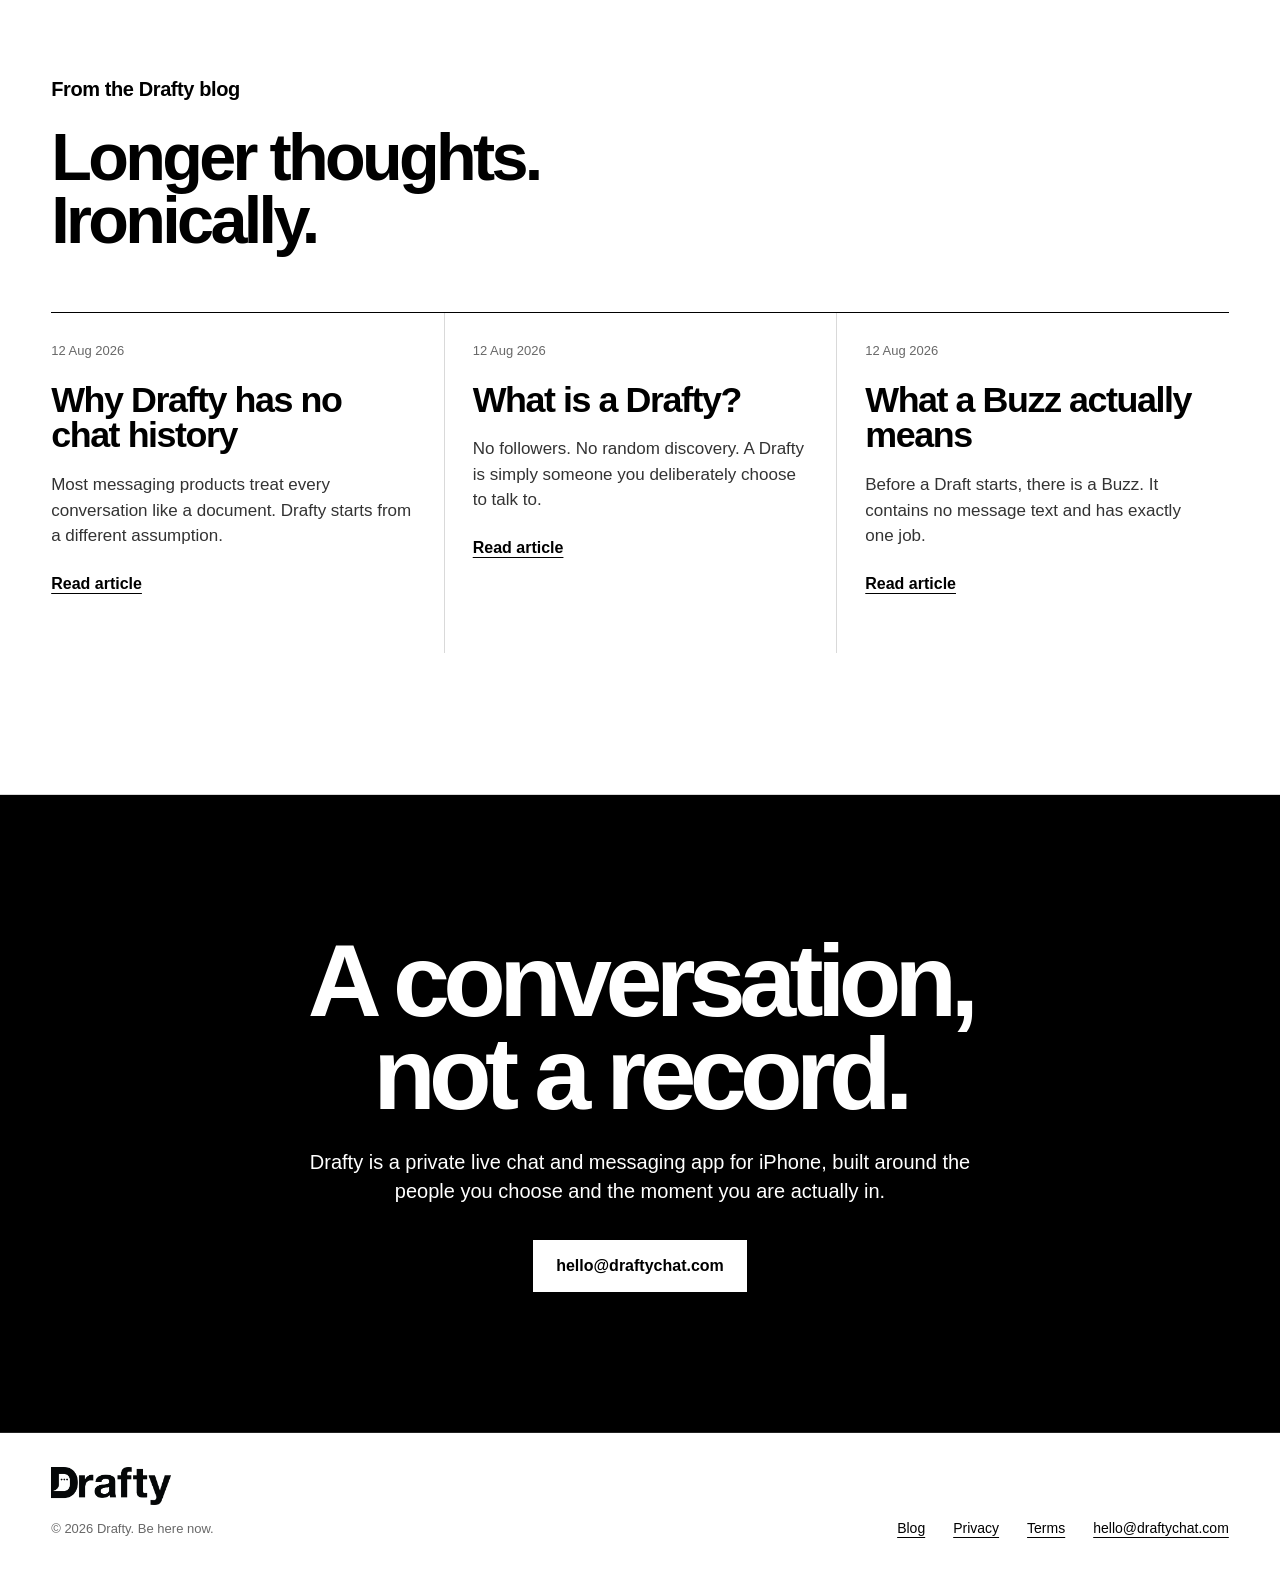
==== commit 8693b214: "Add files via upload" ====
--- a/index.html
+++ b/index.html
@@ -3,22 +3,64 @@
 <head>
   <meta charset="utf-8">
   <meta name="viewport" content="width=device-width,initial-scale=1">
-  <title>Drafty - Private live conversations. No chat history.</title>
-  <meta name="description" content="Drafty is a private live conversation app for people you choose. Buzz someone, take turns one thought at a time, and leave no chat history to scroll back through.">
+  <title>Drafty | Private Live Chat & Messaging App for iPhone</title>
+  <meta name="description" content="Drafty is a private live chat and messaging app for iPhone. Chat one-to-one with friends and people you choose, with no conventional chat history to scroll back through.">
   <link rel="canonical" href="https://draftychat.com/">
   <meta name="theme-color" content="#ffffff">
   <meta property="og:type" content="website">
-  <meta property="og:title" content="Drafty - A conversation, not a record.">
-  <meta property="og:description" content="Private live conversations with people you choose. Buzz. Draft. Gone.">
+  <meta property="og:title" content="Drafty - Private Chat App for Live Conversations">
+  <meta property="og:description" content="Private live chat and one-to-one messaging with people you choose. No conventional chat history. Buzz. Draft. Gone.">
   <meta property="og:url" content="https://draftychat.com/">
   <meta property="og:image" content="https://draftychat.com/assets/og.png">
   <meta name="twitter:card" content="summary_large_image">
+  <meta name="robots" content="index,follow,max-image-preview:large,max-snippet:-1,max-video-preview:-1">
+  <meta property="og:site_name" content="Drafty">
+  <meta name="twitter:title" content="Drafty | Private Live Chat & Messaging App for iPhone">
+  <meta name="twitter:description" content="Private live chat and one-to-one messaging with people you choose. No conventional chat history.">
+  <meta name="twitter:image" content="https://draftychat.com/assets/og.png">
   <link rel="icon" href="assets/favicon-32.png" sizes="32x32">
   <link rel="apple-touch-icon" href="assets/apple-touch-icon.png">
   <link rel="manifest" href="site.webmanifest">
   <link rel="stylesheet" href="styles.css">
   <script type="application/ld+json">
-  {"@context":"https://schema.org","@type":"SoftwareApplication","name":"Drafty","applicationCategory":"SocialNetworkingApplication","operatingSystem":"iOS","description":"A private live conversation app for people you choose. One person writes at a time, each new Draft replaces the previous one, and there is no conventional chat history.","url":"https://draftychat.com/","email":"hello@draftychat.com"}
+  {
+    "@context":"https://schema.org",
+    "@graph":[
+      {
+        "@type":"WebSite",
+        "@id":"https://draftychat.com/#website",
+        "url":"https://draftychat.com/",
+        "name":"Drafty",
+        "alternateName":"Drafty Live Chat",
+        "description":"A private live chat and messaging app for iPhone built for one-to-one conversations with people you choose."
+      },
+      {
+        "@type":"SoftwareApplication",
+        "@id":"https://draftychat.com/#app",
+        "name":"Drafty",
+        "applicationCategory":"SocialNetworkingApplication",
+        "operatingSystem":"iOS",
+        "url":"https://draftychat.com/",
+        "email":"hello@draftychat.com",
+        "description":"Drafty is a private live chat and messaging app for iPhone. It is designed for one-to-one conversations with people you choose, one person writing at a time, with no conventional chat history to scroll back through.",
+        "featureList":[
+          "Private one-to-one live chat",
+          "Invite-only Drafty relationships",
+          "Buzz to start a live conversation",
+          "One person writes at a time",
+          "Each new Draft replaces the previous Draft",
+          "No conventional chat history",
+          "Screenshot and screen-capture detection",
+          "60-second background grace period",
+          "Report and block controls"
+        ],
+        "sameAs":[
+          "https://www.instagram.com/draftychat/",
+          "https://www.tiktok.com/@draftychat"
+        ]
+      }
+    ]
+  }
   </script>
 </head>
 <body>
@@ -62,7 +104,7 @@
       <div>
         <p class="eyebrow">Private live conversations</p>
         <h1>Buzz.<br>Draft.<br>Gone.</h1>
-        <p class="hero-copy">Drafty is for talking to people you actually know. Invite a Drafty, Buzz when you want to talk, and take turns one thought at a time. Each new Draft replaces the last. No history. No randoms. Just the conversation.</p>
+        <p class="hero-copy">Drafty is a private live chat and messaging app for talking to people you actually know. Invite a Drafty, Buzz when you want to talk, and take turns one thought at a time. Each new Draft replaces the last. No history. No randoms. Just the conversation.</p>
         <div class="hero-actions">
           <a class="btn btn-primary" href="#how">See how it works</a>
           <a class="btn btn-secondary" href="mailto:hello@draftychat.com">Say hello</a>
@@ -244,6 +286,18 @@
         <details>
           <summary>Does Drafty prevent screenshots?</summary>
           <p>No app can make that promise. Drafty ends the active Draft when iOS reports a screenshot or active screen capture, but it cannot undo a capture that already happened or guarantee every capture method will be detected.</p>
+        </details>
+        <details>
+          <summary>Is Drafty a private chat app?</summary>
+          <p>Yes. Drafty is an invite-based private chat and messaging app for one-to-one conversations with friends, family and people you choose. There is no random discovery feed and no public audience.</p>
+        </details>
+        <details>
+          <summary>Is Drafty a live chat app?</summary>
+          <p>Yes. Drafty is built around live chat. Both people enter the same Draft, one person writes at a time, and each reply replaces what came before instead of creating a permanent message thread.</p>
+        </details>
+        <details>
+          <summary>Is Drafty a messaging app?</summary>
+          <p>Yes, but it behaves differently from a conventional messaging app. Drafty focuses on private, temporary conversation rather than accumulating a searchable chat history.</p>
         </details>
         <details>
           <summary>Is Drafty available on Android?</summary>
@@ -287,7 +341,7 @@
   <section class="section section-dark">
     <div class="container section-inner cta">
       <h2>A conversation,<br>not a record.</h2>
-      <p>Drafty is a private live-conversation app for iPhone, built around the people you choose and the moment you are actually in.</p>
+      <p>Drafty is a private live chat and messaging app for iPhone, built around the people you choose and the moment you are actually in.</p>
       <a class="btn btn-primary btn-invert" href="mailto:hello@draftychat.com">hello@draftychat.com</a>
     </div>
   </section>
